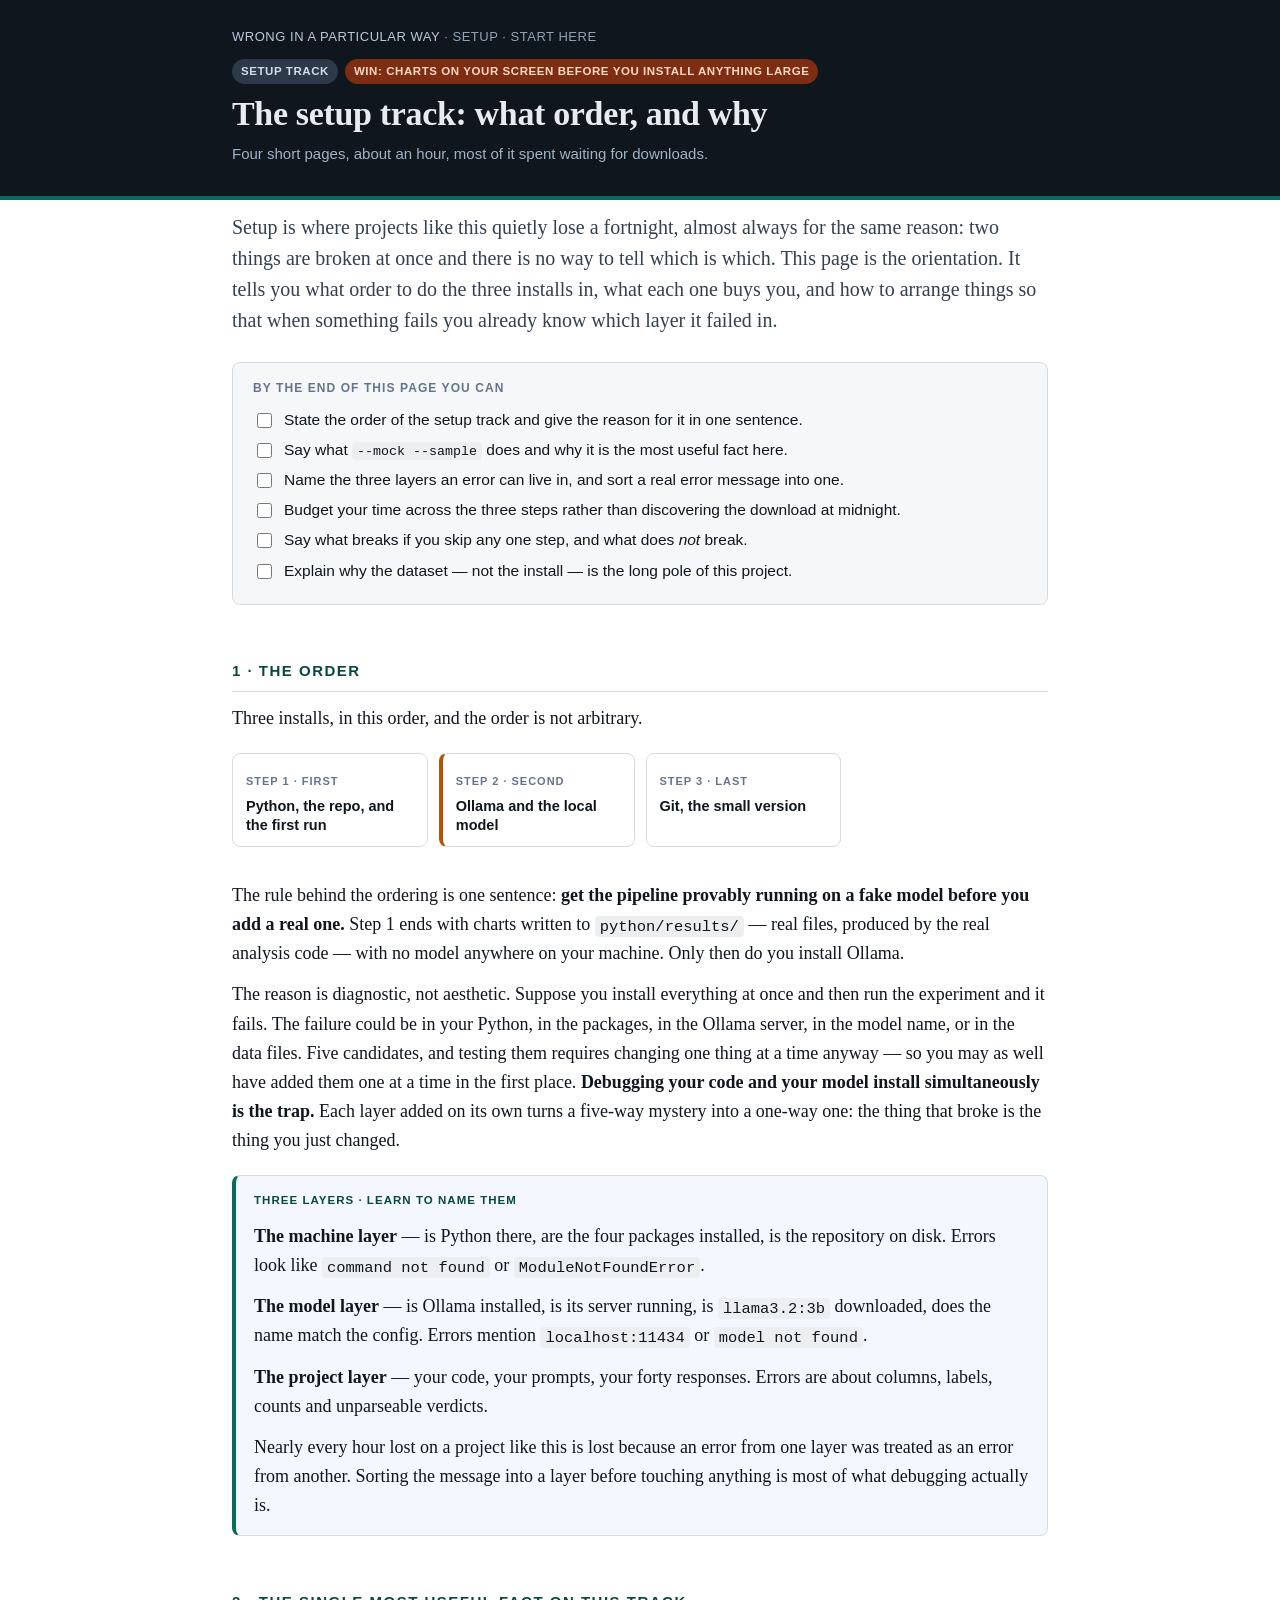
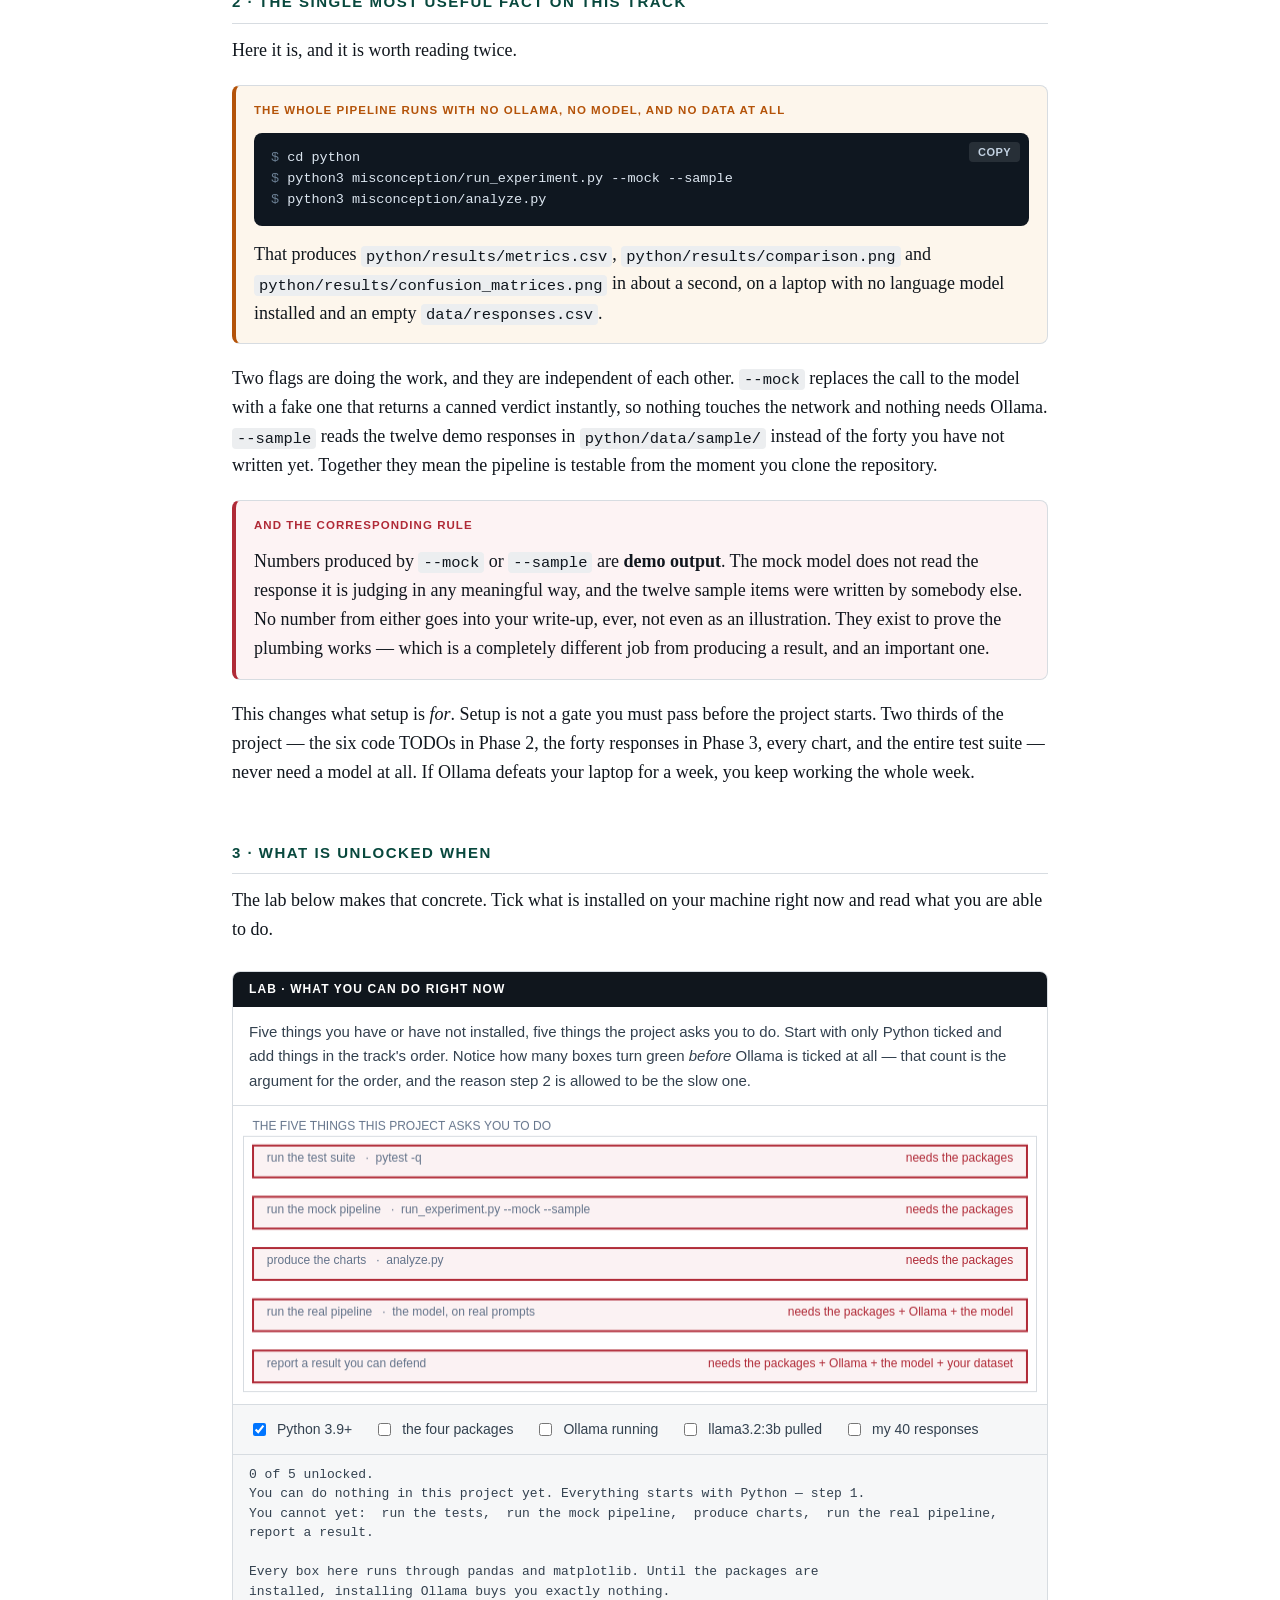
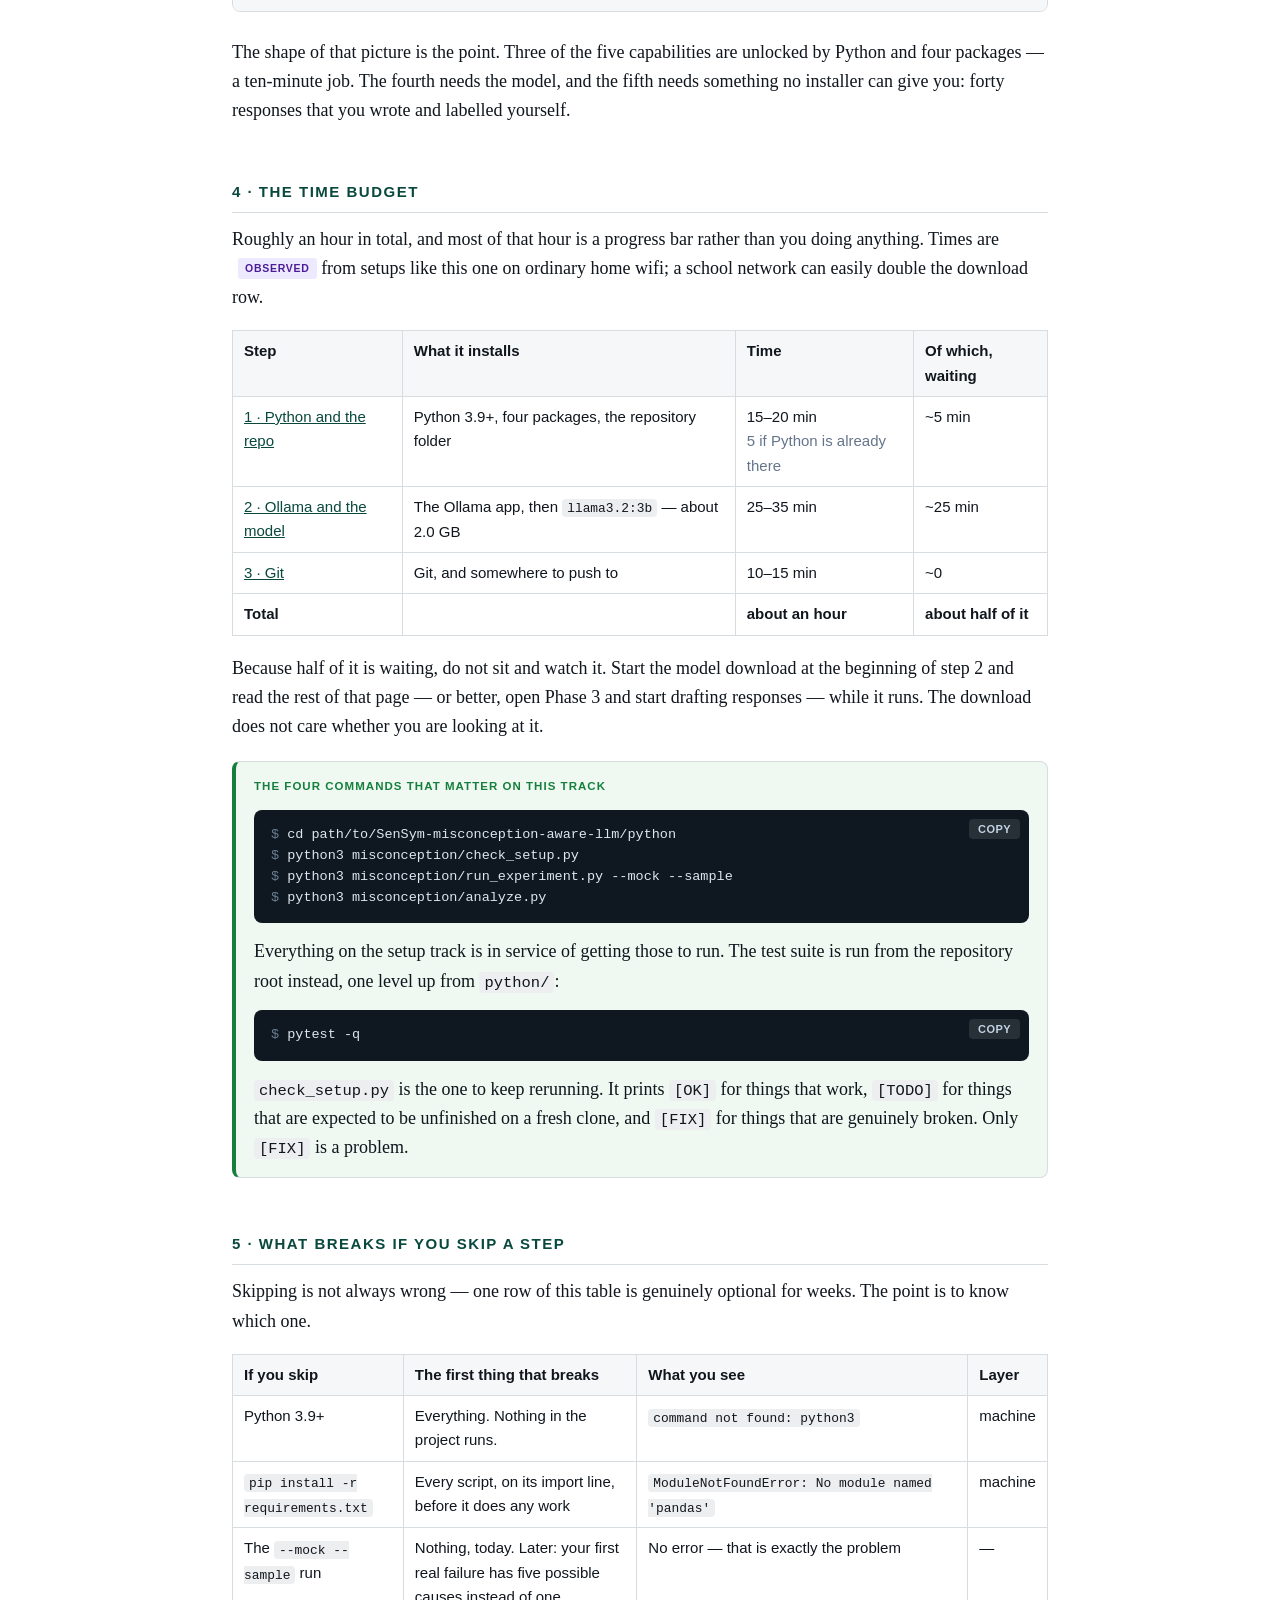
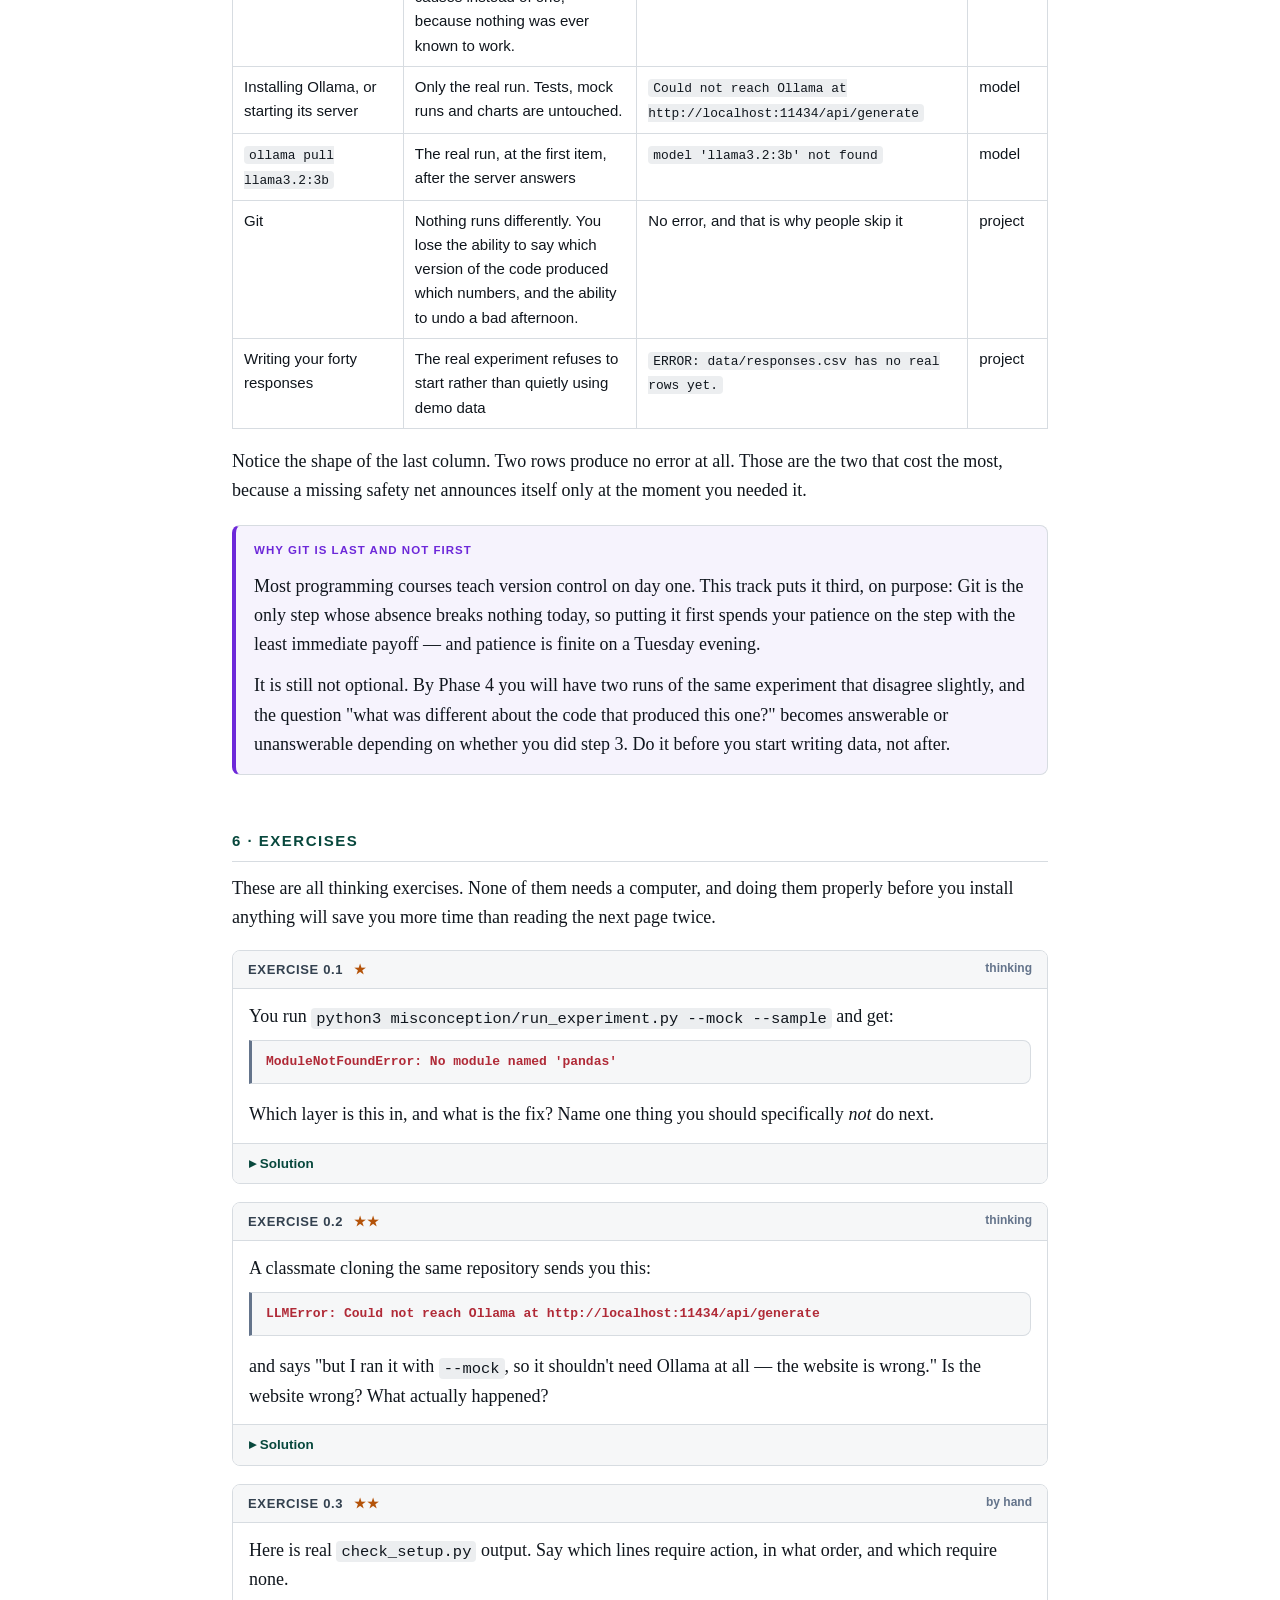
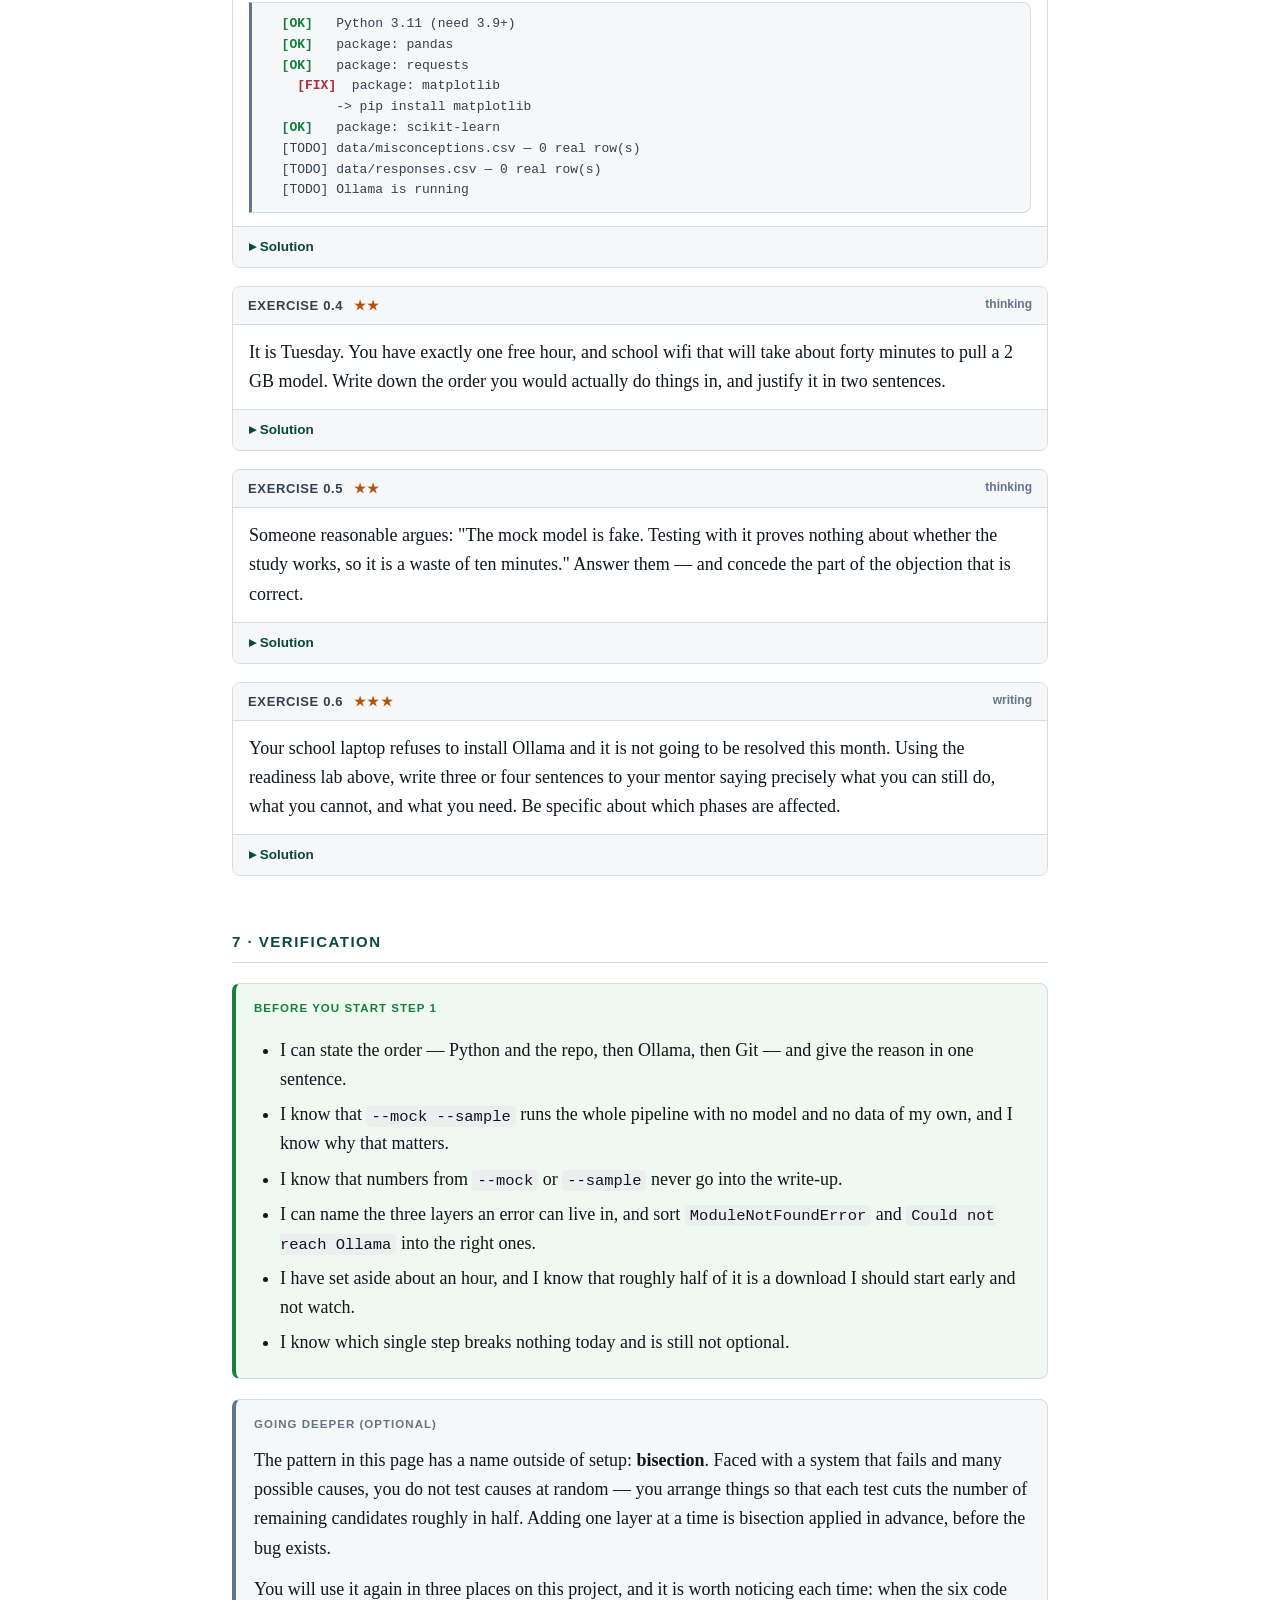
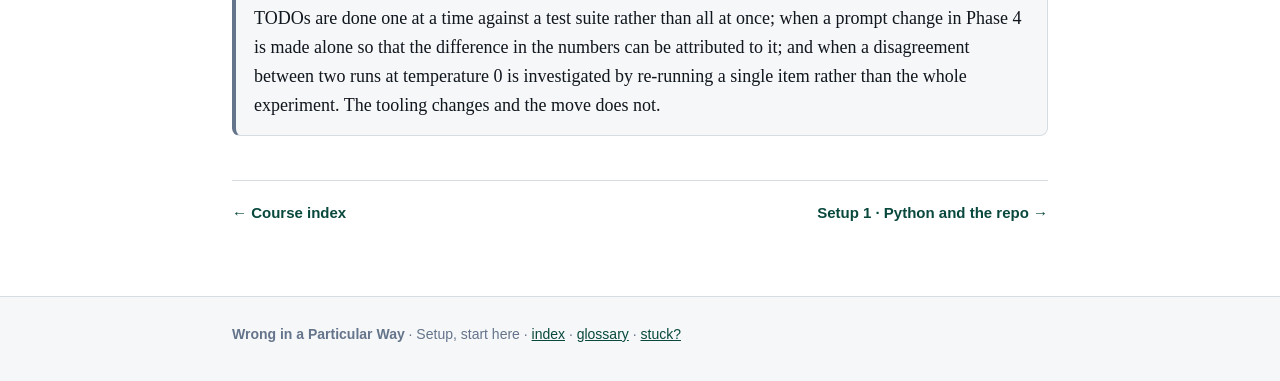
==== docs/setup/index.html @ 7abd2c0d "Wrong in a Particular Way: site, pipeline, plan Fourteen-page GitHub Pages site in the SenSym house " ====
<!DOCTYPE html>
<html lang="en">
<head>
<meta charset="utf-8">
<meta name="viewport" content="width=device-width, initial-scale=1">
<title>Setup · The setup track — Wrong in a Particular Way</title>
<link rel="stylesheet" href="../assets/vendor/katex/katex.min.css">
<link rel="stylesheet" href="../assets/css/style.css">
<script src="../assets/vendor/katex/katex.min.js"></script>
<script src="../assets/vendor/katex/auto-render.min.js"></script>
<script src="../assets/js/detect.js"></script>
</head>
<body>

<header class="site">
  <div class="wrap">
    <div class="crumbs"><a href="../index.html">Wrong in a Particular Way</a> · Setup · Start here</div>
    <div class="badges"><span class="badge">Setup track</span><span class="badge win">Win: charts on your screen before you install anything large</span></div>
    <h1 class="chapter-title">The setup track: what order, and why</h1>
    <p class="chapter-sub">Four short pages, about an hour, most of it spent waiting for downloads.</p>
  </div>
</header>

<main class="wrap">

<p class="lede">Setup is where projects like this quietly lose a fortnight, almost always for the
same reason: two things are broken at once and there is no way to tell which is which. This
page is the orientation. It tells you what order to do the three installs in, what each one
buys you, and how to arrange things so that when something fails you already know which layer
it failed in.</p>

<div class="objectives">
  <h3>By the end of this page you can</h3>
  <ul>
    <li>State the order of the setup track and give the reason for it in one sentence.</li>
    <li>Say what <code>--mock --sample</code> does and why it is the most useful fact here.</li>
    <li>Name the three layers an error can live in, and sort a real error message into one.</li>
    <li>Budget your time across the three steps rather than discovering the download at midnight.</li>
    <li>Say what breaks if you skip any one step, and what does <em>not</em> break.</li>
    <li>Explain why the dataset — not the install — is the long pole of this project.</li>
  </ul>
</div>

<h2>1 · The order</h2>

<p>Three installs, in this order, and the order is not arbitrary.</p>

<div class="sem-grid">
  <a class="week-card" href="python.html"><span class="wk">Step 1 · first</span><div class="tt">Python, the repo, and the first run</div></a>
  <a class="week-card milestone" href="ollama.html"><span class="wk">Step 2 · second</span><div class="tt">Ollama and the local model</div></a>
  <a class="week-card" href="git.html"><span class="wk">Step 3 · last</span><div class="tt">Git, the small version</div></a>
</div>

<p>The rule behind the ordering is one sentence: <strong>get the pipeline provably running on a
fake model before you add a real one.</strong> Step 1 ends with charts written to
<code>python/results/</code> — real files, produced by the real analysis code — with no model
anywhere on your machine. Only then do you install Ollama.</p>

<p>The reason is diagnostic, not aesthetic. Suppose you install everything at once and then run
the experiment and it fails. The failure could be in your Python, in the packages, in the
Ollama server, in the model name, or in the data files. Five candidates, and testing them
requires changing one thing at a time anyway — so you may as well have added them one at a
time in the first place. <strong>Debugging your code and your model install simultaneously is
the trap.</strong> Each layer added on its own turns a five-way mystery into a one-way one: the
thing that broke is the thing you just changed.</p>

<div class="box definition">
  <span class="lbl">Three layers · learn to name them</span>
  <p><strong>The machine layer</strong> — is Python there, are the four packages installed, is
  the repository on disk. Errors look like <code>command not found</code> or
  <code>ModuleNotFoundError</code>.</p>
  <p><strong>The model layer</strong> — is Ollama installed, is its server running, is
  <code>llama3.2:3b</code> downloaded, does the name match the config. Errors mention
  <code>localhost:11434</code> or <code>model not found</code>.</p>
  <p><strong>The project layer</strong> — your code, your prompts, your forty responses. Errors
  are about columns, labels, counts and unparseable verdicts.</p>
  <p>Nearly every hour lost on a project like this is lost because an error from one layer was
  treated as an error from another. Sorting the message into a layer before touching anything is
  most of what debugging actually is.</p>
</div>

<h2>2 · The single most useful fact on this track</h2>

<p>Here it is, and it is worth reading twice.</p>

<div class="box win">
  <span class="lbl">The whole pipeline runs with no Ollama, no model, and no data at all</span>
  <div class="cmd"><pre><span class="p">$ </span>cd python
<span class="p">$ </span>python3 misconception/run_experiment.py --mock --sample
<span class="p">$ </span>python3 misconception/analyze.py</pre></div>
  <p>That produces <code>python/results/metrics.csv</code>,
  <code>python/results/comparison.png</code> and
  <code>python/results/confusion_matrices.png</code> in about a second, on a laptop with no
  language model installed and an empty <code>data/responses.csv</code>.</p>
</div>

<p>Two flags are doing the work, and they are independent of each other. <code>--mock</code>
replaces the call to the model with a fake one that returns a canned verdict instantly, so
nothing touches the network and nothing needs Ollama. <code>--sample</code> reads the twelve
demo responses in <code>python/data/sample/</code> instead of the forty you have not written
yet. Together they mean the pipeline is testable from the moment you clone the repository.</p>

<div class="box warning">
  <span class="lbl">And the corresponding rule</span>
  <p>Numbers produced by <code>--mock</code> or <code>--sample</code> are <strong>demo
  output</strong>. The mock model does not read the response it is judging in any meaningful
  way, and the twelve sample items were written by somebody else. No number from either goes
  into your write-up, ever, not even as an illustration. They exist to prove the plumbing
  works — which is a completely different job from producing a result, and an important one.</p>
</div>

<p>This changes what setup is <em>for</em>. Setup is not a gate you must pass before the project
starts. Two thirds of the project — the six code TODOs in Phase 2, the forty responses in
Phase 3, every chart, and the entire test suite — never need a model at all. If Ollama defeats
your laptop for a week, you keep working the whole week.</p>

<h2>3 · What is unlocked when</h2>

<p>The lab below makes that concrete. Tick what is installed on your machine right now and read
what you are able to do.</p>

<div class="lab">
  <div class="lab-title">Lab · what you can do right now</div>
  <p class="lab-desc">Five things you have or have not installed, five things the project asks
  you to do. Start with only Python ticked and add things in the track's order. Notice how many
  boxes turn green <em>before</em> Ollama is ticked at all — that count is the argument for the
  order, and the reason step 2 is allowed to be the slow one.</p>
  <canvas id="ready" height="300"></canvas>
  <div class="controls" id="readyctl"></div>
  <div class="readout" id="readyout"></div>
</div>

<script>
G.lab(function () {
  var st = G.controls('readyctl', [
    { k: 'py',   type: 'check', label: 'Python 3.9+',            value: true  },
    { k: 'pkg',  type: 'check', label: 'the four packages',      value: false },
    { k: 'oll',  type: 'check', label: 'Ollama running',         value: false },
    { k: 'mod',  type: 'check', label: 'llama3.2:3b pulled',     value: false },
    { k: 'data', type: 'check', label: 'my 40 responses',        value: false }
  ], draw);

  /* Each capability lists exactly what it depends on. These are read off the
     code, not invented: analyze.py imports pandas and matplotlib and nothing
     else external; run_experiment.py --mock never constructs an HTTP request. */
  var CAPS = [
    { t: 'run the test suite   ·  pytest -q',
      s: 'run the tests',           need: ['py', 'pkg'] },
    { t: 'run the mock pipeline   ·  run_experiment.py --mock --sample',
      s: 'run the mock pipeline',   need: ['py', 'pkg'] },
    { t: 'produce the charts   ·  analyze.py',
      s: 'produce charts',          need: ['py', 'pkg'] },
    { t: 'run the real pipeline   ·  the model, on real prompts',
      s: 'run the real pipeline',   need: ['py', 'pkg', 'oll', 'mod'] },
    { t: 'report a result you can defend',
      s: 'report a result',         need: ['py', 'pkg', 'oll', 'mod', 'data'] }
  ];
  var NAME = { py: 'Python', pkg: 'the packages', oll: 'Ollama',
               mod: 'the model', data: 'your dataset' };

  function draw() {
    var cv = G.canvas('ready'); if (!cv) return;
    var fr = G.frame(cv.ctx, cv.w, cv.h, {
      xmin: 0, xmax: 1, ymin: 0, ymax: 5,
      margin: { left: 10, right: 10, top: 30, bottom: 12 }
    });
    fr.axes({ xticks: 0, yticks: 0, grid: false });
    fr.text(0.012, 5.07, 'THE FIVE THINGS THIS PROJECT ASKS YOU TO DO',
            { color: G.COL.muted });

    var can = [], cannot = [];
    CAPS.forEach(function (c, i) {
      var missing = c.need.filter(function (k) { return !st[k]; });
      var ok = missing.length === 0;
      (ok ? can : cannot).push(c.s);
      var col = ok ? G.COL.green : G.COL.rose;
      var top = 5 - i;
      fr.rect(0.012, top - 0.82, 0.988, top - 0.18,
              { fill: col, alpha: ok ? 0.14 : 0.06, stroke: col, width: 2 });
      fr.text(0.03, top - 0.56, c.t, { color: ok ? G.COL.ink : G.COL.muted });
      fr.text(0.97, top - 0.56,
              ok ? 'UNLOCKED' : 'needs ' + missing.map(function (k) { return NAME[k]; }).join(' + '),
              { color: col, align: 'right' });
    });

    var lines = [];
    lines.push(can.length + ' of 5 unlocked.');
    lines.push(can.length
      ? 'You can right now:  ' + can.join(',  ') + '.'
      : 'You can do nothing in this project yet. Everything starts with Python — step 1.');
    lines.push(cannot.length
      ? 'You cannot yet:  ' + cannot.join(',  ') + '.'
      : 'Nothing is blocked. Setup is finished and the rest is research.');

    if (!st.py) {
      lines.push('\nPython is the floor. No box on this list turns green without it, which is\nwhy it is step 1 and why step 1 has no alternatives.');
    } else if (!st.pkg) {
      lines.push('\nEvery box here runs through pandas and matplotlib. Until the packages are\ninstalled, installing Ollama buys you exactly nothing.');
    } else if (!(st.oll && st.mod)) {
      lines.push('\nLook at what just happened: three of the five are green and there is no\nlanguage model on this machine. That is the entire argument for the order —\nthe pipeline is proven before the slow, breakable install is attempted.');
    } else if (!st.data) {
      lines.push('\nThe install is finished and the pipeline is proven. The only thing between\nyou and a reportable result is the forty responses — Phase 3, the long pole\nof this project, and the part no download can do for you.');
    }
    G.say('readyout', lines.join('\n'));
  }
  draw();
});
</script>

<p>The shape of that picture is the point. Three of the five capabilities are unlocked by
Python and four packages — a ten-minute job. The fourth needs the model, and the fifth needs
something no installer can give you: forty responses that you wrote and labelled yourself.</p>

<h2>4 · The time budget</h2>

<p>Roughly an hour in total, and most of that hour is a progress bar rather than you doing
anything. Times are <span class="status observed">observed</span> from setups like this one on
ordinary home wifi; a school network can easily double the download row.</p>

<table>
  <thead><tr><th>Step</th><th>What it installs</th><th>Time</th><th>Of which, waiting</th></tr></thead>
  <tbody>
  <tr><td><a href="python.html">1 · Python and the repo</a></td><td>Python 3.9+, four packages, the repository folder</td><td>15–20 min<br><span class="muted">5 if Python is already there</span></td><td>~5 min</td></tr>
  <tr><td><a href="ollama.html">2 · Ollama and the model</a></td><td>The Ollama app, then <code>llama3.2:3b</code> — about 2.0 GB</td><td>25–35 min</td><td>~25 min</td></tr>
  <tr><td><a href="git.html">3 · Git</a></td><td>Git, and somewhere to push to</td><td>10–15 min</td><td>~0</td></tr>
  <tr><td><strong>Total</strong></td><td></td><td><strong>about an hour</strong></td><td><strong>about half of it</strong></td></tr>
  </tbody>
</table>

<p>Because half of it is waiting, do not sit and watch it. Start the model download at the
beginning of step 2 and read the rest of that page — or better, open Phase 3 and start drafting
responses — while it runs. The download does not care whether you are looking at it.</p>

<div class="box python">
  <span class="lbl">The four commands that matter on this track</span>
  <div class="cmd"><pre><span class="p">$ </span>cd path/to/SenSym-misconception-aware-llm/python
<span class="p">$ </span>python3 misconception/check_setup.py
<span class="p">$ </span>python3 misconception/run_experiment.py --mock --sample
<span class="p">$ </span>python3 misconception/analyze.py</pre></div>
  <p>Everything on the setup track is in service of getting those to run. The test suite is run
  from the repository root instead, one level up from <code>python/</code>:</p>
  <div class="cmd"><pre><span class="p">$ </span>pytest -q</pre></div>
  <p style="margin-bottom:0"><code>check_setup.py</code> is the one to keep rerunning. It prints
  <code>[OK]</code> for things that work, <code>[TODO]</code> for things that are expected to be
  unfinished on a fresh clone, and <code>[FIX]</code> for things that are genuinely broken. Only
  <code>[FIX]</code> is a problem.</p>
</div>

<h2>5 · What breaks if you skip a step</h2>

<p>Skipping is not always wrong — one row of this table is genuinely optional for weeks. The
point is to know which one.</p>

<table>
  <thead><tr><th>If you skip</th><th>The first thing that breaks</th><th>What you see</th><th>Layer</th></tr></thead>
  <tbody>
  <tr>
    <td>Python 3.9+</td>
    <td>Everything. Nothing in the project runs.</td>
    <td><code>command not found: python3</code></td>
    <td>machine</td>
  </tr>
  <tr>
    <td><code>pip install -r requirements.txt</code></td>
    <td>Every script, on its import line, before it does any work</td>
    <td><code>ModuleNotFoundError: No module named 'pandas'</code></td>
    <td>machine</td>
  </tr>
  <tr>
    <td>The <code>--mock --sample</code> run</td>
    <td>Nothing, today. Later: your first real failure has five possible causes instead of one, because nothing was ever known to work.</td>
    <td>No error — that is exactly the problem</td>
    <td>—</td>
  </tr>
  <tr>
    <td>Installing Ollama, or starting its server</td>
    <td>Only the real run. Tests, mock runs and charts are untouched.</td>
    <td><code>Could not reach Ollama at http://localhost:11434/api/generate</code></td>
    <td>model</td>
  </tr>
  <tr>
    <td><code>ollama pull llama3.2:3b</code></td>
    <td>The real run, at the first item, after the server answers</td>
    <td><code>model 'llama3.2:3b' not found</code></td>
    <td>model</td>
  </tr>
  <tr>
    <td>Git</td>
    <td>Nothing runs differently. You lose the ability to say which version of the code produced which numbers, and the ability to undo a bad afternoon.</td>
    <td>No error, and that is why people skip it</td>
    <td>project</td>
  </tr>
  <tr>
    <td>Writing your forty responses</td>
    <td>The real experiment refuses to start rather than quietly using demo data</td>
    <td><code>ERROR: data/responses.csv has no real rows yet.</code></td>
    <td>project</td>
  </tr>
  </tbody>
</table>

<p>Notice the shape of the last column. Two rows produce no error at all. Those are the two that
cost the most, because a missing safety net announces itself only at the moment you needed
it.</p>

<div class="box example">
  <span class="lbl">Why Git is last and not first</span>
  <p>Most programming courses teach version control on day one. This track puts it third, on
  purpose: Git is the only step whose absence breaks nothing today, so putting it first spends
  your patience on the step with the least immediate payoff — and patience is finite on a
  Tuesday evening.</p>
  <p>It is still not optional. By Phase 4 you will have two runs of the same experiment that
  disagree slightly, and the question "what was different about the code that produced this
  one?" becomes answerable or unanswerable depending on whether you did step 3. Do it before
  you start writing data, not after.</p>
</div>

<h2>6 · Exercises</h2>

<p>These are all thinking exercises. None of them needs a computer, and doing them properly
before you install anything will save you more time than reading the next page twice.</p>

<div class="exercise">
  <div class="ex-head">Exercise 0.1 <span class="stars">★</span><span class="tag">thinking</span></div>
  <div class="ex-body">
    <p>You run <code>python3 misconception/run_experiment.py --mock --sample</code> and get:</p>
    <div class="out"><i>ModuleNotFoundError: No module named 'pandas'</i></div>
    <p>Which layer is this in, and what is the fix? Name one thing you should specifically
    <em>not</em> do next.</p>
  </div>
  <details><summary>Solution</summary><div class="solution">
    <p><strong>Machine layer.</strong> The message is from Python's import machinery: it looked
    for a package called <code>pandas</code> and there was no such thing installed. It has
    nothing to do with the model, the data or your code — the script never got as far as running
    a single line of its own logic.</p>
    <p><strong>The fix</strong> is <code>pip install -r requirements.txt</code> from the
    repository root, which installs pandas, requests, matplotlib and scikit-learn. Then rerun
    <code>python3 misconception/check_setup.py</code> and confirm all four package lines say
    <code>[OK]</code>.</p>
    <p><strong>What not to do:</strong> do not go and install Ollama. This is the classic wrong
    move — the run failed, Ollama is the scary uninstalled thing, so it must be Ollama's fault.
    It is not, and you can prove it without leaving your chair: the flag you passed was
    <code>--mock</code>, and mock mode never contacts a model. Sorting the error into a layer
    first is what stops you from spending an evening on the wrong install.</p>
  </div></details>
</div>

<div class="exercise">
  <div class="ex-head">Exercise 0.2 <span class="stars">★★</span><span class="tag">thinking</span></div>
  <div class="ex-body">
    <p>A classmate cloning the same repository sends you this:</p>
    <div class="out"><i>LLMError: Could not reach Ollama at http://localhost:11434/api/generate</i></div>
    <p>and says "but I ran it with <code>--mock</code>, so it shouldn't need Ollama at all — the
    website is wrong." Is the website wrong? What actually happened?</p>
  </div>
  <details><summary>Solution</summary><div class="solution">
    <p>The website is not wrong, and this is a nice piece of reasoning because the conclusion is
    forced rather than guessed.</p>
    <p>In mock mode the code calls <code>ask_llm_mock()</code>, which returns a canned reply and
    never builds an HTTP request. The connection error is raised inside <code>ask_llm()</code>,
    which is a different function. So the appearance of this error is <em>proof</em> that the
    real path ran — that is, the run was not in mock mode, whatever the person believed.</p>
    <p>Two likely causes, both worth checking before anything else: the flag was mistyped
    (<code>-mock</code> with one dash, or <code>--Mock</code>), or the flag was attached to the
    wrong command — <code>analyze.py</code> does not take <code>--mock</code>, and neither does
    <code>check_setup.py</code>. Have them paste the exact command line rather than describing
    it.</p>
    <p>The general habit: <strong>an error message tells you which code path executed.</strong>
    When the message contradicts what you think you ran, believe the message. This one costs
    thirty seconds if you reason about it and an hour if you start installing things.</p>
  </div></details>
</div>

<div class="exercise">
  <div class="ex-head">Exercise 0.3 <span class="stars">★★</span><span class="tag">by hand</span></div>
  <div class="ex-body">
    <p>Here is real <code>check_setup.py</code> output. Say which lines require action, in what
    order, and which require none.</p>
    <div class="out">  <b>[OK]</b>   Python 3.11 (need 3.9+)
  <b>[OK]</b>   package: pandas
  <b>[OK]</b>   package: requests
    <i>[FIX]</i>  package: matplotlib
         -&gt; pip install matplotlib
  <b>[OK]</b>   package: scikit-learn
  [TODO] data/misconceptions.csv — 0 real row(s)
  [TODO] data/responses.csv — 0 real row(s)
  [TODO] Ollama is running</div>
  </div>
  <details><summary>Solution</summary><div class="solution">
    <p><strong>One line requires action: the <code>[FIX]</code>.</strong> Run
    <code>pip install matplotlib</code> — or better,
    <code>pip install -r requirements.txt</code>, which is the same install plus insurance
    against a second package having gone missing the same way.</p>
    <p><strong>The three <code>[TODO]</code> lines require nothing.</strong> They are exactly
    what a correct fresh clone looks like. The two data files still hold their template
    placeholder rows because you have not reached Phase 3, and Ollama is not installed because
    you have not reached step 2. The script separates <code>[TODO]</code> from <code>[FIX]</code>
    precisely so that a first run does not look like a disaster.</p>
    <p><strong>Order matters slightly:</strong> fix matplotlib first, because
    <code>analyze.py</code> imports it and cannot draw the charts without it — so the missing
    package blocks the mock run that would otherwise be your next move. Then rerun
    <code>check_setup.py</code>, confirm the line has flipped to <code>[OK]</code>, and go
    straight to <code>--mock --sample</code>.</p>
    <p>Reading this output correctly is a small skill with a large payoff: the distinction
    between "broken" and "not yet reached" is the same distinction the whole setup order is
    built on.</p>
  </div></details>
</div>

<div class="exercise">
  <div class="ex-head">Exercise 0.4 <span class="stars">★★</span><span class="tag">thinking</span></div>
  <div class="ex-body">
    <p>It is Tuesday. You have exactly one free hour, and school wifi that will take about forty
    minutes to pull a 2 GB model. Write down the order you would actually do things in, and
    justify it in two sentences.</p>
  </div>
  <details><summary>Solution</summary><div class="solution">
    <p>A defensible plan:</p>
    <ol>
      <li><strong>Minutes 0–15.</strong> Step 1 completely: Python, the repository,
      <code>pip install -r requirements.txt</code>, <code>check_setup.py</code>. This is the
      step everything else depends on and it does not involve a big download.</li>
      <li><strong>Minute 15.</strong> Install Ollama and start <code>ollama pull
      llama3.2:3b</code> — then leave it running and stop watching it.</li>
      <li><strong>Minutes 15–25, while it downloads.</strong> Run
      <code>run_experiment.py --mock --sample</code> and <code>analyze.py</code>, open the two
      PNGs in <code>python/results/</code>, and run <code>pytest -q</code>. The download is using
      the network; these use the processor. They do not compete.</li>
      <li><strong>Minutes 25–55.</strong> Step 3, Git — also small — and then open Phase 3 and
      start drafting responses.</li>
      <li><strong>Whenever the pull finishes.</strong> Rerun <code>check_setup.py</code> and
      check the two Ollama lines.</li>
    </ol>
    <p><strong>The justification:</strong> the download is the only step whose duration you
    cannot influence, so it should be started as early as possible and overlapped with
    everything that does not depend on it; and because the mock pipeline needs nothing from the
    model, there is a genuine half hour of useful work available while the bar fills.</p>
    <p>If instead you had done the three steps strictly in series with nothing overlapped, the
    same hour would have ended with a working install and no idea whether the pipeline runs.</p>
  </div></details>
</div>

<div class="exercise">
  <div class="ex-head">Exercise 0.5 <span class="stars">★★</span><span class="tag">thinking</span></div>
  <div class="ex-body">
    <p>Someone reasonable argues: "The mock model is fake. Testing with it proves nothing about
    whether the study works, so it is a waste of ten minutes." Answer them — and concede the
    part of the objection that is correct.</p>
  </div>
  <details><summary>Solution</summary><div class="solution">
    <p><strong>Concede this much:</strong> they are right that mock output carries no scientific
    information. The mock model does not read the response in any meaningful sense, so the
    confusion matrix it produces is arithmetic on noise. Any conclusion drawn from those numbers
    would be worthless, which is why the rule is that they never appear in the write-up.</p>
    <p><strong>But the mock run is not testing the study. It is testing everything around
    the study.</strong> Passing it establishes that Python runs, the packages import, the CSV
    files parse, the prompt builder produces a string, the verdict parser turns a reply into
    <code>M</code> or <code>C</code>, the results directory is writable, the metric code runs,
    and matplotlib can save a PNG. That is a long list of things that can be broken, and every
    one of them would otherwise be discovered later, mixed in with a model that might also be
    broken.</p>
    <p><strong>The measurable payoff</strong> is in how many candidate causes a future failure
    has. After a successful mock run, a failure in the real run has essentially one plausible
    cause — the model layer, the only thing that changed. Without it, the same failure has five.
    Ten minutes now to divide your future debugging time by five is an excellent trade.</p>
    <p>This is the same logic as the test suite, and the same logic as changing one prompt at a
    time in Phase 4. It is the habit the whole project is built on.</p>
  </div></details>
</div>

<div class="exercise">
  <div class="ex-head">Exercise 0.6 <span class="stars">★★★</span><span class="tag">writing</span></div>
  <div class="ex-body">
    <p>Your school laptop refuses to install Ollama and it is not going to be resolved this
    month. Using the readiness lab above, write three or four sentences to your mentor saying
    precisely what you can still do, what you cannot, and what you need. Be specific about which
    phases are affected.</p>
  </div>
  <details><summary>Solution</summary><div class="solution">
    <p>A good message is short, states the blocked capability rather than the feeling, and
    arrives with a proposal. Something like:</p>
    <blockquote>Ollama will not install on the school laptop — the installer is blocked. Python,
    the packages and the repository are all fine: <code>check_setup.py</code> is green except
    the two Ollama lines, and <code>--mock --sample</code> produces the charts in
    <code>python/results/</code>. So Phase 2 and Phase 3 are unaffected and I am carrying on with
    the forty responses. The only thing blocked is the one real run in Phase 4, which needs one
    afternoon on a machine that will take the install — can I use a home computer for that, or
    should we do it together on a call?</blockquote>
    <p><strong>Why this version works.</strong> It names the layer (model, not machine or
    project), gives the evidence that the other two layers are healthy, scopes the damage to
    exactly one phase, and asks a question with two concrete answers rather than an open plea
    for help. A mentor can reply to it in one line.</p>
    <p>Compare with "setup isn't working, I'm stuck" — which is the same situation, but costs a
    week because it takes three emails to establish what the lab above shows at a glance: four of
    the five capabilities were never in danger.</p>
  </div></details>
</div>

<h2>7 · Verification</h2>

<div class="box verify">
  <span class="lbl">Before you start step 1</span>
  <ul>
    <li>I can state the order — Python and the repo, then Ollama, then Git — and give the reason
    in one sentence.</li>
    <li>I know that <code>--mock --sample</code> runs the whole pipeline with no model and no
    data of my own, and I know why that matters.</li>
    <li>I know that numbers from <code>--mock</code> or <code>--sample</code> never go into the
    write-up.</li>
    <li>I can name the three layers an error can live in, and sort
    <code>ModuleNotFoundError</code> and <code>Could not reach Ollama</code> into the right
    ones.</li>
    <li>I have set aside about an hour, and I know that roughly half of it is a download I should
    start early and not watch.</li>
    <li>I know which single step breaks nothing today and is still not optional.</li>
  </ul>
</div>

<div class="box aside">
  <span class="lbl">Going deeper (optional)</span>
  <p>The pattern in this page has a name outside of setup: <strong>bisection</strong>. Faced with
  a system that fails and many possible causes, you do not test causes at random — you arrange
  things so that each test cuts the number of remaining candidates roughly in half. Adding one
  layer at a time is bisection applied in advance, before the bug exists.</p>
  <p>You will use it again in three places on this project, and it is worth noticing each time:
  when the six code TODOs are done one at a time against a test suite rather than all at once;
  when a prompt change in Phase 4 is made alone so that the difference in the numbers can be
  attributed to it; and when a disagreement between two runs at temperature 0 is investigated by
  re-running a single item rather than the whole experiment. The tooling changes and the move
  does not.</p>
</div>

<div class="pager"><a href="../index.html">← Course index</a><a href="python.html">Setup 1 · Python and the repo →</a></div>

</main>

<footer class="site">
  <div class="wrap">
    <strong>Wrong in a Particular Way</strong> · Setup, start here ·
    <a href="../index.html">index</a> ·
    <a href="../extras/glossary.html">glossary</a> ·
    <a href="../extras/unstuck.html">stuck?</a>
  </div>
</footer>

</body>
</html>
---- docs/assets/css/style.css ----
/* Wrong in a Particular Way — project stylesheet
   The SenSym mentored-research house style: near-monochrome, one accent.
   Shared component vocabulary with the other project sites, so a page
   authored for one renders in another unchanged. Only the accent hue and
   the project-specific block at the end of this file differ. */

:root {
  --ink:      #10161d;
  --ink-2:    #33414f;
  --muted:    #64748b;
  --paper:    #ffffff;
  --wash:     #f6f7f8;
  --wash-2:   #eceef0;
  --line:     #d7dce1;
  --accent:   #0b6b5b;
  --accent-d: #08483d;
  --amber:    #b45309;
  --amber-bg: #fdf6ec;
  --green:    #15803d;
  --green-bg: #f0f8f2;
  --rose:     #b02a37;
  --rose-bg:  #fdf3f4;
  --violet:   #6d28d9;
  --teal:     #0f766e;
  --violet-bg:#f6f3fd;
  --mono: ui-monospace, SFMono-Regular, "SF Mono", Menlo, Consolas, monospace;
  --serif: "Iowan Old Style", "Palatino Linotype", Palatino, Georgia, serif;
  --sans: -apple-system, BlinkMacSystemFont, "Segoe UI", Roboto, Helvetica, Arial, sans-serif;
  --radius: 8px;
}

* { box-sizing: border-box; }

html { scroll-behavior: smooth; }

body {
  margin: 0;
  background: var(--paper);
  color: var(--ink);
  font-family: var(--serif);
  font-size: 18px;
  line-height: 1.62;
  -webkit-font-smoothing: antialiased;
}

.wrap { max-width: 860px; margin: 0 auto; padding: 0 22px; }
.wrap.wide { max-width: 1080px; }

/* ---------- header / footer ---------- */

header.site {
  background: var(--ink);
  color: #e8ecf1;
  padding: 26px 0 30px;
  border-bottom: 4px solid var(--accent);
}
header.site a { color: #b9c8da; }
header.site a:hover { color: #fff; }

.crumbs {
  font-family: var(--sans);
  font-size: 13px;
  letter-spacing: 0.04em;
  text-transform: uppercase;
  color: #8fa3b8;
  margin-bottom: 12px;
}
.crumbs a { text-decoration: none; }

.chapter-title {
  font-size: 34px;
  line-height: 1.18;
  margin: 6px 0 8px;
  font-weight: 600;
  letter-spacing: -0.01em;
}
.chapter-sub {
  font-family: var(--sans);
  font-size: 15px;
  color: #9fb2c6;
  margin: 0;
}

.badges { margin: 0 0 10px; display: flex; flex-wrap: wrap; gap: 7px; }
.badge {
  display: inline-block;
  font-family: var(--sans);
  font-size: 11.5px;
  font-weight: 600;
  letter-spacing: 0.05em;
  text-transform: uppercase;
  padding: 3px 9px;
  border-radius: 999px;
  background: #2b3949;
  color: #cfdcea;
}
.badge.milestone { background: #7a5a12; color: #ffe9b8; }
.badge.buffer    { background: #14532d; color: #c8f0d6; }
.badge.win       { background: #7c2d12; color: #ffd9c2; }
.badge.gate      { background: #4c1d95; color: #e2d6ff; }

footer.site {
  margin-top: 70px;
  background: var(--wash);
  border-top: 1px solid var(--line);
  padding: 26px 0 40px;
  font-family: var(--sans);
  font-size: 14px;
  color: var(--muted);
}
footer.site a { color: var(--accent-d); }

.pager {
  display: flex; justify-content: space-between; gap: 14px;
  margin: 44px 0 0; padding-top: 20px; border-top: 1px solid var(--line);
  font-family: var(--sans); font-size: 15px;
}
.pager a { text-decoration: none; color: var(--accent-d); font-weight: 600; }
.pager a:hover { text-decoration: underline; }

/* ---------- typography ---------- */

main h2 {
  font-family: var(--sans);
  font-size: 15px;
  font-weight: 700;
  letter-spacing: 0.1em;
  text-transform: uppercase;
  color: var(--accent-d);
  margin: 54px 0 4px;
  padding-bottom: 8px;
  border-bottom: 1px solid var(--line);
}
main h3 {
  font-size: 21px; font-weight: 600; margin: 32px 0 6px; letter-spacing: -0.005em;
}
main h4 {
  font-family: var(--sans); font-size: 15px; font-weight: 700;
  margin: 22px 0 4px; color: var(--ink-2);
}
p { margin: 12px 0; }
a { color: var(--accent-d); }
strong { font-weight: 600; }
ul, ol { padding-left: 26px; }
li { margin: 6px 0; }
hr { border: 0; border-top: 1px solid var(--line); margin: 38px 0; }
.muted { color: var(--muted); font-size: 15px; font-family: var(--sans); }
.lede { font-size: 20px; line-height: 1.55; color: var(--ink-2); }

code {
  font-family: var(--mono); font-size: 0.86em;
  background: var(--wash-2); padding: 1.5px 5px; border-radius: 4px;
}
pre {
  font-family: var(--mono); font-size: 13.5px; line-height: 1.55;
  background: #0f1720; color: #dce6f0;
  padding: 15px 17px; border-radius: var(--radius); overflow-x: auto;
  margin: 14px 0;
}
pre code { background: none; padding: 0; color: inherit; font-size: 13.5px; }

table {
  border-collapse: collapse; width: 100%; margin: 18px 0;
  font-family: var(--sans); font-size: 15px;
}
th, td { border: 1px solid var(--line); padding: 8px 11px; text-align: left; vertical-align: top; }
th { background: var(--wash); font-weight: 600; }

blockquote {
  margin: 18px 0; padding: 2px 0 2px 20px;
  border-left: 3px solid var(--line); color: var(--ink-2); font-style: italic;
}

/* ---------- boxes ---------- */

.box {
  border: 1px solid var(--line);
  border-left: 4px solid var(--muted);
  background: var(--wash);
  border-radius: var(--radius);
  padding: 15px 18px;
  margin: 20px 0;
}
.box > :first-child { margin-top: 0; }
.box > :last-child { margin-bottom: 0; }
.box .lbl {
  display: block; font-family: var(--sans); font-size: 11.5px; font-weight: 700;
  letter-spacing: 0.09em; text-transform: uppercase; margin-bottom: 6px;
}

.box.definition  { border-left-color: var(--accent); background: #f4f8fe; }
.box.definition .lbl { color: var(--accent-d); }
.box.theorem     { border-left-color: var(--ink); background: var(--wash); }
.box.theorem .lbl { color: var(--ink); }
.box.example     { border-left-color: var(--violet); background: var(--violet-bg); }
.box.example .lbl { color: var(--violet); }
.box.warning     { border-left-color: var(--rose); background: var(--rose-bg); }
.box.warning .lbl { color: var(--rose); }
.box.win         { border-left-color: var(--amber); background: var(--amber-bg); }
.box.win .lbl    { color: var(--amber); }
.box.python      { border-left-color: var(--green); background: var(--green-bg); }
.box.python .lbl { color: var(--green); }
.box.verify      { border-left-color: var(--green); background: var(--green-bg); }
.box.verify .lbl { color: var(--green); }
.box.aside       { border-left-color: var(--muted); }
.box.aside .lbl  { color: var(--muted); }

.qed { float: right; font-weight: 700; color: var(--ink-2); }

.status {
  display: inline-block; font-family: var(--sans); font-size: 10.5px; font-weight: 700;
  letter-spacing: 0.07em; text-transform: uppercase; padding: 2px 7px;
  border-radius: 3px; vertical-align: 2px; margin-left: 6px;
}
.status.proved     { background: #dcfce7; color: #14532d; }
.status.cited      { background: #dbeafe; color: #1e3a8a; }
.status.conjectured{ background: #fef3c7; color: #78350f; }
.status.observed   { background: #ede9fe; color: #4c1d95; }

/* ---------- objectives ---------- */

.objectives {
  background: var(--wash); border: 1px solid var(--line);
  border-radius: var(--radius); padding: 16px 20px; margin: 26px 0;
  font-family: var(--sans); font-size: 15.5px;
}
.objectives h3 {
  font-family: var(--sans); font-size: 12px; font-weight: 700; letter-spacing: 0.09em;
  text-transform: uppercase; color: var(--muted); margin: 0 0 8px;
}
.objectives ul { list-style: none; padding: 0; margin: 0; }
.objectives li { margin: 5px 0; display: flex; align-items: flex-start; gap: 9px; }
.objectives input[type=checkbox] { margin-top: 6px; flex: 0 0 auto; width: 15px; height: 15px; cursor: pointer; }
.objectives label { cursor: pointer; }
.objectives li.done label { color: var(--muted); text-decoration: line-through; }

/* ---------- interactive labs ---------- */

.lab {
  border: 1px solid var(--line); border-radius: var(--radius);
  background: var(--paper); margin: 26px 0; overflow: hidden;
}
.lab-title {
  font-family: var(--sans); font-size: 12px; font-weight: 700; letter-spacing: 0.09em;
  text-transform: uppercase; color: #fff; background: var(--ink);
  padding: 8px 16px;
}
.lab-desc { font-family: var(--sans); font-size: 15px; padding: 13px 16px 0; color: var(--ink-2); margin: 0; }
.lab canvas {
  display: block; width: 100%; margin: 12px 0 0;
  background: var(--paper); border-top: 1px solid var(--line);
  border-bottom: 1px solid var(--line);
}
.controls {
  display: flex; flex-wrap: wrap; gap: 16px 22px; align-items: center;
  padding: 13px 16px; font-family: var(--sans); font-size: 14px; background: var(--wash);
}
.controls .ctl { display: flex; align-items: center; gap: 8px; }
.controls label { color: var(--ink-2); white-space: nowrap; }
.controls input[type=range] { width: 150px; accent-color: var(--accent); }
.controls .val { font-family: var(--mono); font-size: 13px; min-width: 52px; color: var(--ink); }
.controls button {
  font-family: var(--sans); font-size: 13.5px; font-weight: 600;
  padding: 5px 13px; border: 1px solid var(--line); border-radius: 5px;
  background: var(--paper); color: var(--ink); cursor: pointer;
}
.controls button:hover { background: var(--wash-2); border-color: var(--muted); }
.controls select {
  font-family: var(--sans); font-size: 13.5px; padding: 4px 7px;
  border: 1px solid var(--line); border-radius: 5px; background: var(--paper);
}
.readout {
  font-family: var(--mono); font-size: 13px; color: var(--ink-2);
  padding: 10px 16px; background: var(--wash); border-top: 1px solid var(--line);
  white-space: pre-wrap; line-height: 1.5;
}

/* ---------- exercises ---------- */

.exercise {
  border: 1px solid var(--line); border-radius: var(--radius);
  margin: 18px 0; overflow: hidden;
}
.ex-head {
  font-family: var(--sans); font-size: 13px; font-weight: 700;
  letter-spacing: 0.05em; text-transform: uppercase;
  background: var(--wash); color: var(--ink-2);
  padding: 8px 15px; border-bottom: 1px solid var(--line);
}
.ex-head .stars { color: var(--amber); letter-spacing: 0.12em; margin-left: 6px; }
.ex-head .tag {
  float: right; text-transform: none; letter-spacing: 0; font-weight: 600;
  font-size: 12px; color: var(--muted);
}
.ex-body { padding: 13px 16px; }
.ex-body > :first-child { margin-top: 0; }
.ex-body > :last-child { margin-bottom: 0; }

.exercise details { border-top: 1px solid var(--line); }
.exercise summary {
  font-family: var(--sans); font-size: 13.5px; font-weight: 600;
  padding: 9px 16px; cursor: pointer; color: var(--accent-d);
  background: var(--wash); list-style: none; user-select: none;
}
.exercise summary::-webkit-details-marker { display: none; }
.exercise summary::before { content: "▸ "; }
.exercise details[open] summary::before { content: "▾ "; }
.exercise summary:hover { background: var(--wash-2); }
.solution { padding: 13px 16px; background: #fcfdfe; border-top: 1px solid var(--line); }
.solution > :first-child { margin-top: 0; }
.solution > :last-child { margin-bottom: 0; }

/* ---------- index dashboard ---------- */

.sem-grid {
  display: grid; grid-template-columns: repeat(auto-fill, minmax(158px, 1fr));
  gap: 11px; margin: 20px 0 34px;
}
.week-card {
  display: block; text-decoration: none; color: var(--ink);
  border: 1px solid var(--line); border-radius: var(--radius);
  padding: 11px 13px; background: var(--paper);
  font-family: var(--sans); transition: border-color .12s, transform .12s;
}
.week-card:hover { border-color: var(--accent); transform: translateY(-1px); }
.week-card .wk {
  font-size: 11px; font-weight: 700; letter-spacing: 0.09em;
  text-transform: uppercase; color: var(--muted);
}
.week-card .tt { font-size: 14.5px; font-weight: 600; line-height: 1.3; margin-top: 3px; }
.week-card.milestone { border-left: 4px solid var(--amber); }
.week-card.buffer    { border-left: 4px solid var(--green); }
.week-card.gate      { border-left: 4px solid var(--violet); }

.toolbar-links {
  display: flex; flex-wrap: wrap; gap: 9px; margin: 18px 0 6px;
  font-family: var(--sans); font-size: 14px;
}
.toolbar-links a {
  text-decoration: none; border: 1px solid var(--line); border-radius: 999px;
  padding: 5px 14px; color: var(--ink-2); background: var(--paper);
}
.toolbar-links a:hover { border-color: var(--accent); color: var(--accent-d); }

.tiles { display: grid; grid-template-columns: repeat(auto-fit, minmax(240px, 1fr)); gap: 14px; margin: 20px 0; }
.tile {
  border: 1px solid var(--line); border-radius: var(--radius); padding: 15px 17px;
  background: var(--wash); font-family: var(--sans); font-size: 15px;
}
.tile h4 { margin-top: 0; }

.katex { font-size: 1.03em; }
.katex-display { overflow-x: auto; overflow-y: hidden; padding: 3px 0; }

@media (max-width: 640px) {
  body { font-size: 17px; }
  .chapter-title { font-size: 27px; }
  .controls input[type=range] { width: 118px; }
  .wrap { padding: 0 16px; }
}

@media print {
  header.site, footer.site, .controls, .pager, .toolbar-links { display: none; }
  .exercise details { display: block; }
  .solution { display: block !important; }
}


/* =====================================================================
   PROJECT-SPECIFIC COMPONENTS
   Everything above this line is the shared house style. Everything below
   exists because this project has terminals, confusion matrices and two
   operating systems to support.
   ===================================================================== */

/* ---------- terminal command blocks ---------- */

.cmd { position: relative; margin: 14px 0; }
.cmd pre { margin: 0; padding-right: 68px; }
.cmd pre .p { color: #6b7f93; user-select: none; }   /* the shell prompt */
.cmd pre .c { color: #93b394; }                       /* a comment */
.copybtn {
  position: absolute; top: 9px; right: 9px;
  font-family: var(--sans); font-size: 11px; font-weight: 600;
  letter-spacing: 0.04em; text-transform: uppercase;
  background: rgba(255,255,255,0.10); color: #c3d2e2;
  border: 0; border-radius: 4px; padding: 4px 9px; cursor: pointer;
}
.copybtn:hover { background: rgba(255,255,255,0.20); color: #fff; }
.copybtn.done { background: var(--green); color: #fff; }

/* expected output of a command — deliberately NOT styled like input */
.out {
  font-family: var(--mono); font-size: 13px; line-height: 1.6;
  background: var(--wash); border: 1px solid var(--line);
  border-left: 3px solid var(--muted);
  border-radius: 0 var(--radius) var(--radius) 0;
  padding: 11px 14px; margin: -4px 0 16px; white-space: pre-wrap;
  color: var(--ink-2); overflow-x: auto;
}
.out b { color: var(--green); font-weight: 700; }
.out i { color: var(--rose); font-style: normal; font-weight: 700; }

/* ---------- OS switcher ---------- */

.os-bar {
  display: flex; align-items: center; gap: 13px; flex-wrap: wrap;
  font-family: var(--sans); font-size: 14px;
  background: var(--wash); border: 1px solid var(--line);
  border-radius: var(--radius); padding: 10px 14px; margin: 20px 0;
}
.os-bar .lbl2 { color: var(--muted); font-weight: 600; font-size: 13px; }
.os-bar .seg { display: inline-flex; background: var(--paper); border: 1px solid var(--line); border-radius: 6px; padding: 3px; }
.os-bar .seg button {
  font-family: var(--sans); font-size: 13.5px; font-weight: 600;
  padding: 5px 15px; border: 0; background: transparent;
  color: var(--muted); border-radius: 4px; cursor: pointer;
}
.os-bar .seg button[aria-pressed="true"] { background: var(--accent); color: #fff; }
.os-only { display: none; }
.os-only.on { display: block; }
span.os-only.on, code.os-only.on, em.os-only.on { display: inline; }

/* ---------- confusion matrix ---------- */

table.confusion { table-layout: fixed; margin: 4px 0 0; }
table.confusion th {
  font-family: var(--sans); font-size: 12px; font-weight: 700;
  letter-spacing: 0.06em; text-transform: uppercase; color: var(--muted);
  background: var(--wash); text-align: center;
}
table.confusion tbody th { text-align: right; width: 22%; }
td.cm { text-align: center; padding: 13px 8px; vertical-align: middle; }
td.cm .cmv { display: block; font-family: var(--mono); font-size: 27px; font-weight: 700; line-height: 1.1; }
td.cm .cmn { display: block; font-family: var(--sans); font-size: 11.5px; font-weight: 700; letter-spacing: 0.05em; text-transform: uppercase; margin-top: 3px; }
td.cm .cms { display: block; font-family: var(--sans); font-size: 12px; color: var(--muted); margin-top: 2px; }
td.cm.tp { background: var(--green-bg); }  td.cm.tp .cmv, td.cm.tp .cmn { color: var(--green); }
td.cm.tn { background: var(--green-bg); }  td.cm.tn .cmv, td.cm.tn .cmn { color: var(--green); }
td.cm.fp { background: var(--amber-bg); }  td.cm.fp .cmv, td.cm.fp .cmn { color: var(--amber); }
td.cm.fn { background: var(--rose-bg);  }  td.cm.fn .cmv, td.cm.fn .cmn { color: var(--rose); }

/* the metric strip that usually sits under a matrix */
.metrics-row {
  display: grid; grid-template-columns: repeat(auto-fit, minmax(112px, 1fr));
  gap: 10px; margin: 14px 0 0;
}
.metric {
  border: 1px solid var(--line); border-radius: var(--radius);
  background: var(--paper); padding: 10px 12px; font-family: var(--sans);
}
.metric .mk { font-size: 11px; font-weight: 700; letter-spacing: 0.07em; text-transform: uppercase; color: var(--muted); }
.metric .mv { font-family: var(--mono); font-size: 20px; font-weight: 700; margin-top: 2px; }
.metric.lead { border-left: 4px solid var(--accent); }
.metric.lead .mv { color: var(--accent-d); }
.metric .mci { font-family: var(--mono); font-size: 11.5px; color: var(--muted); margin-top: 1px; }

/* ---------- prompt A/B comparison ---------- */

.ab { display: grid; grid-template-columns: 1fr 1fr; gap: 13px; margin: 20px 0; }
.ab > div { border: 1px solid var(--line); border-radius: var(--radius); overflow: hidden; }
.ab .ab-h {
  font-family: var(--sans); font-size: 12px; font-weight: 700;
  letter-spacing: 0.07em; text-transform: uppercase;
  padding: 7px 13px; border-bottom: 1px solid var(--line);
}
.ab .a .ab-h { background: var(--wash-2); color: var(--ink-2); }
.ab .b .ab-h { background: #e6f2ef; color: var(--accent-d); }
.ab pre { margin: 0; border-radius: 0; font-size: 12.5px; }
.ab .same { color: #8aa0b5; }
.ab .diff { background: rgba(11,107,91,0.28); color: #d8f0e8; border-radius: 2px; }
@media (max-width: 720px) { .ab { grid-template-columns: 1fr; } }

/* ---------- labelling lab ---------- */

.card-lab { font-family: var(--sans); padding: 15px 16px; }
.card-lab .resp {
  font-family: var(--serif); font-size: 17px; line-height: 1.5;
  background: var(--wash); border: 1px solid var(--line);
  border-left: 4px solid var(--accent); border-radius: var(--radius);
  padding: 14px 16px; margin: 0 0 13px;
}
.card-lab .rid { font-family: var(--mono); font-size: 11.5px; color: var(--muted); display: block; margin-bottom: 6px; }
.card-lab .choices { display: flex; gap: 10px; flex-wrap: wrap; }
.card-lab .choices button {
  font-family: var(--sans); font-size: 14.5px; font-weight: 600;
  padding: 9px 18px; border: 1px solid var(--line); border-radius: 6px;
  background: var(--paper); cursor: pointer; color: var(--ink);
}
.card-lab .choices button:hover { border-color: var(--accent); color: var(--accent-d); }
.card-lab .verdict { margin-top: 12px; font-size: 14.5px; min-height: 22px; }
.card-lab .verdict.right { color: var(--green); font-weight: 600; }
.card-lab .verdict.wrong { color: var(--rose); font-weight: 600; }

/* ---------- setup checklist with a progress bar ---------- */

.tracker { display: flex; align-items: center; gap: 11px; font-family: var(--sans); font-size: 13.5px; color: var(--muted); margin: 8px 0 0; }
.tracker .bar { flex: 1; max-width: 220px; height: 6px; border-radius: 99px; background: var(--wash-2); overflow: hidden; }
.tracker .bar i { display: block; height: 100%; width: 0; background: var(--green); transition: width .25s ease; }
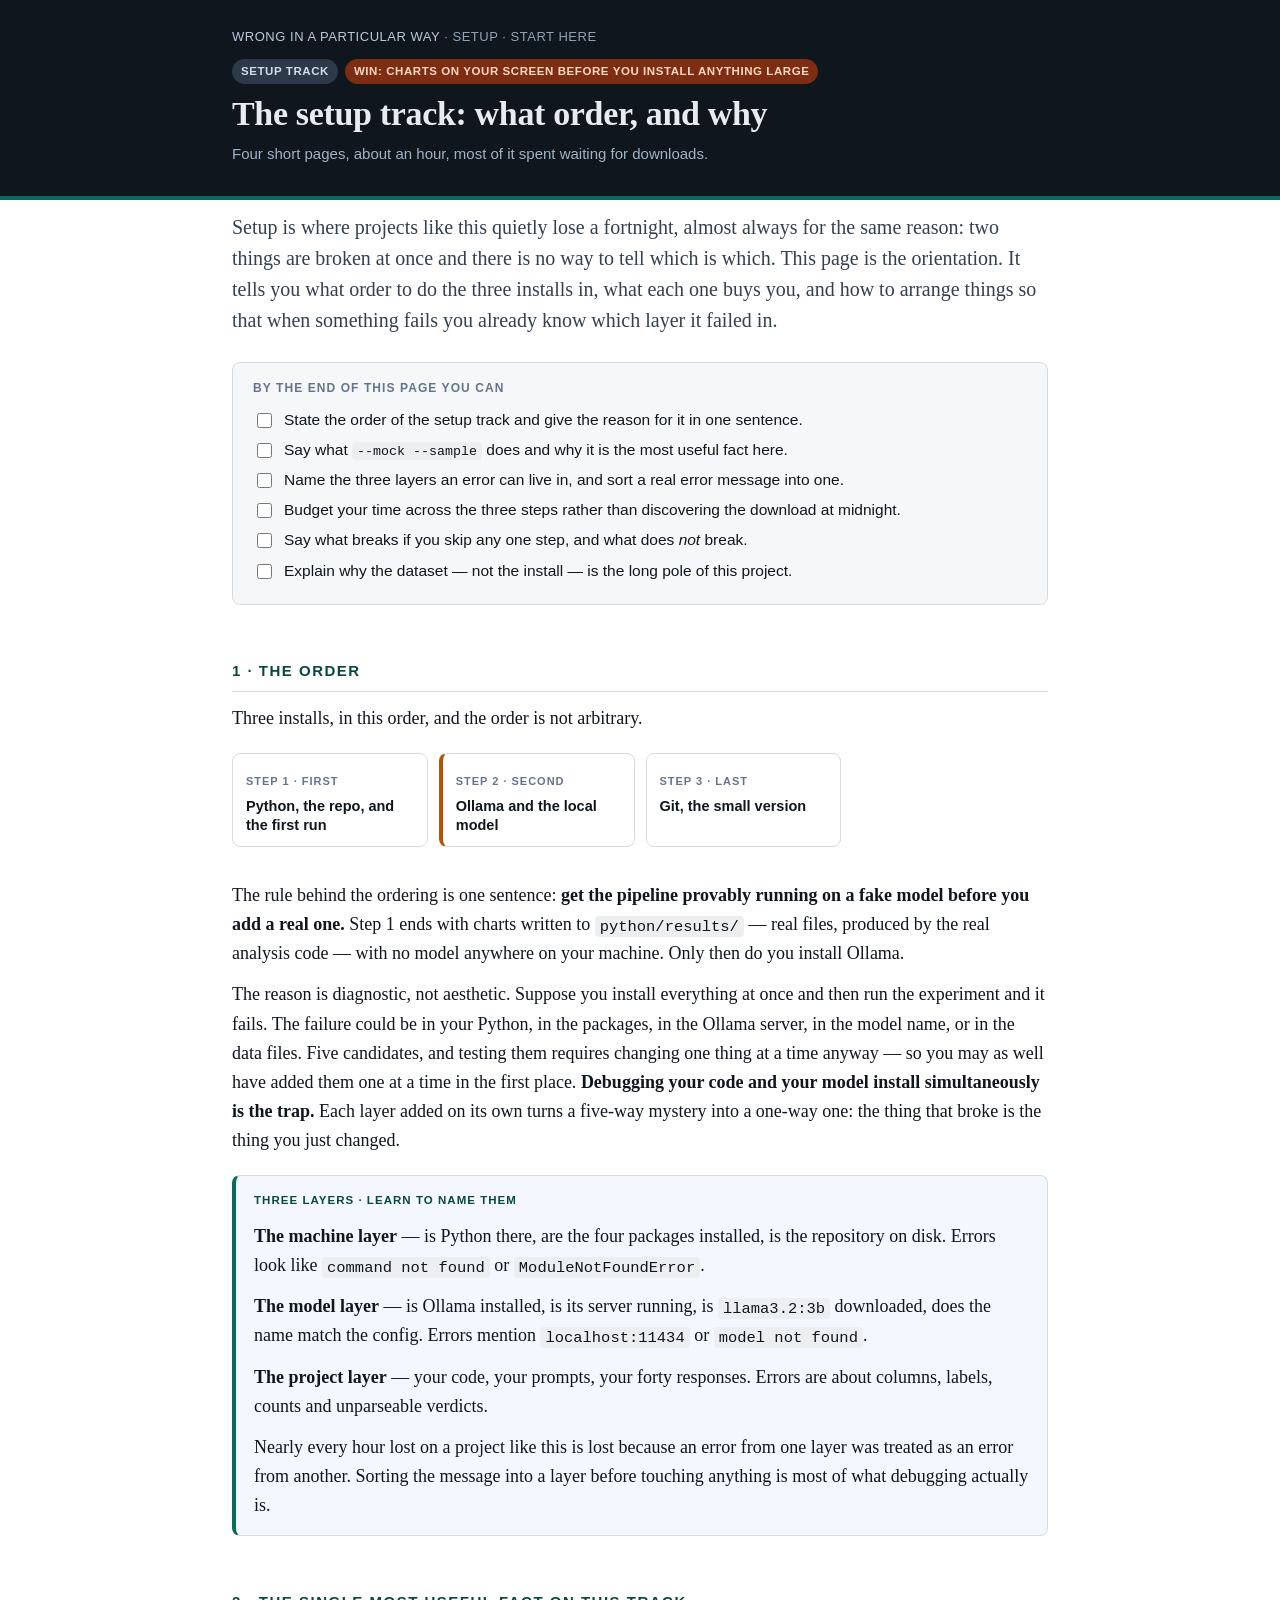
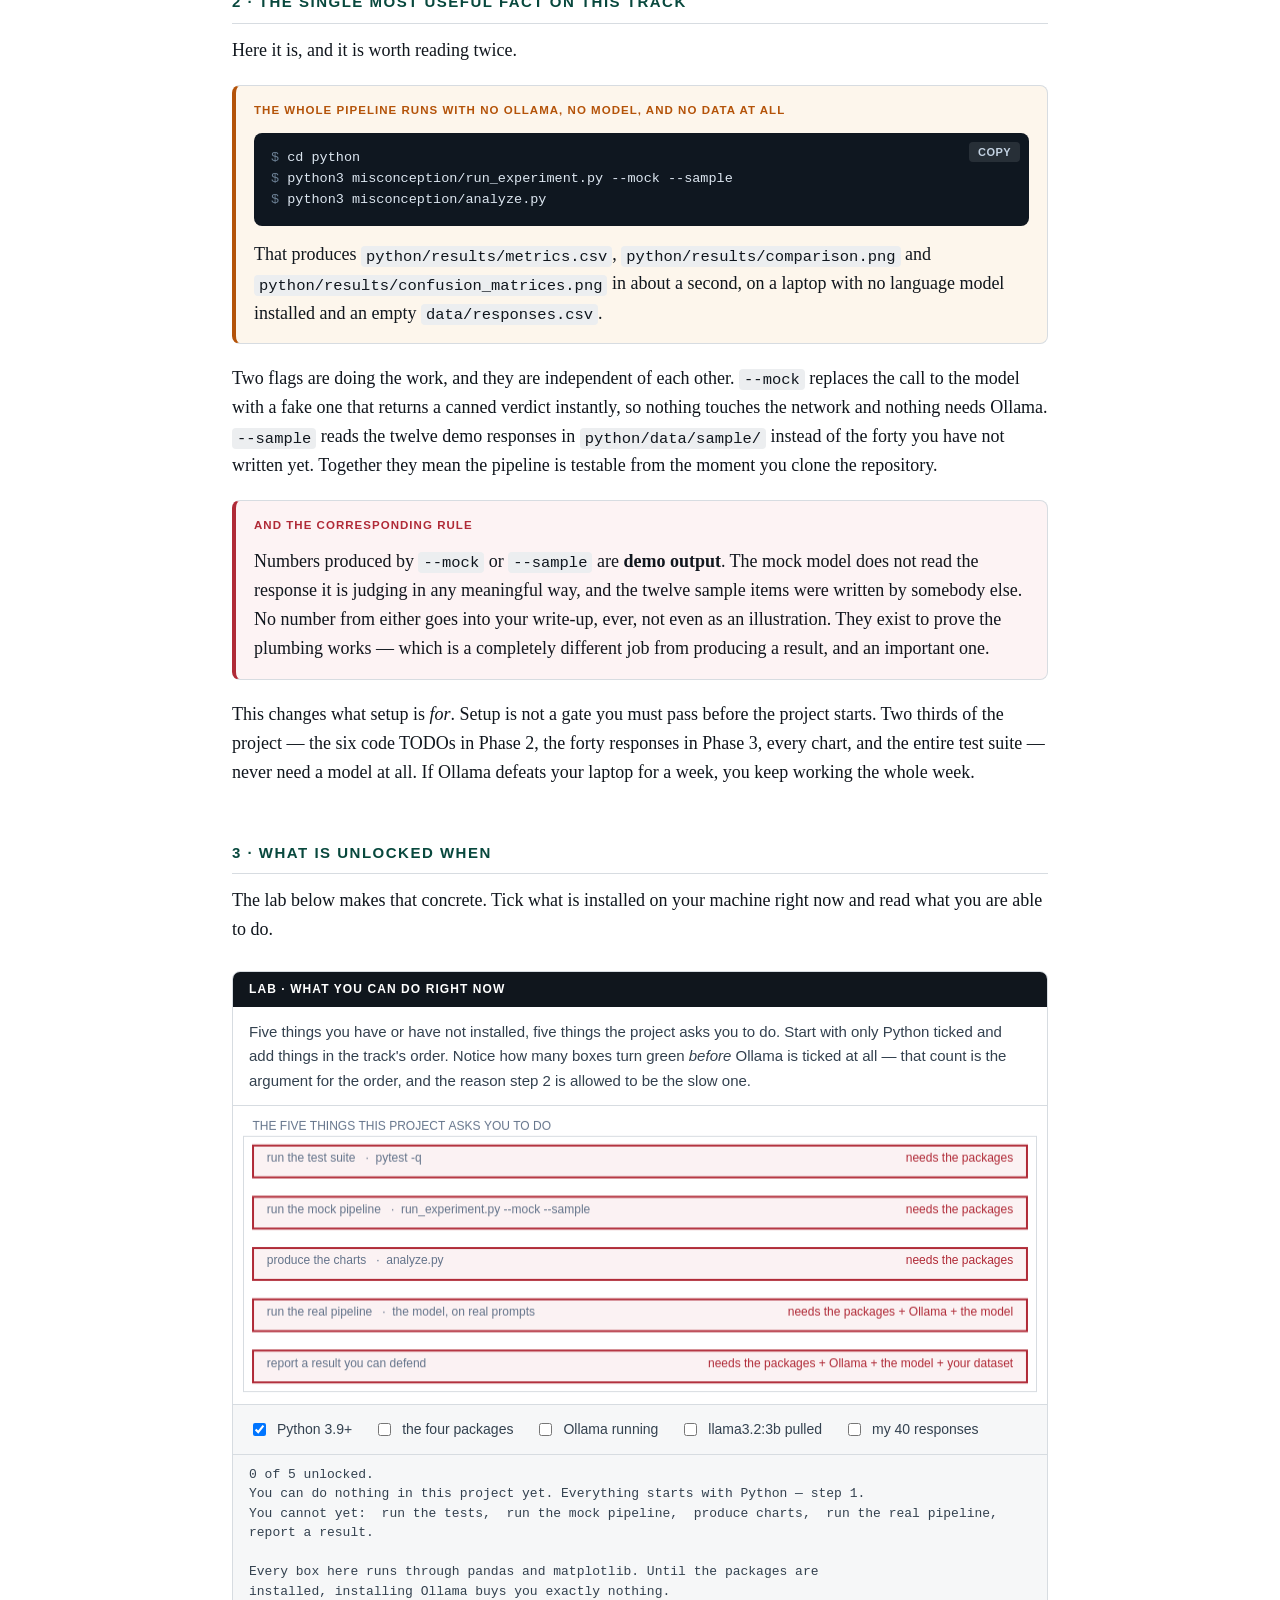
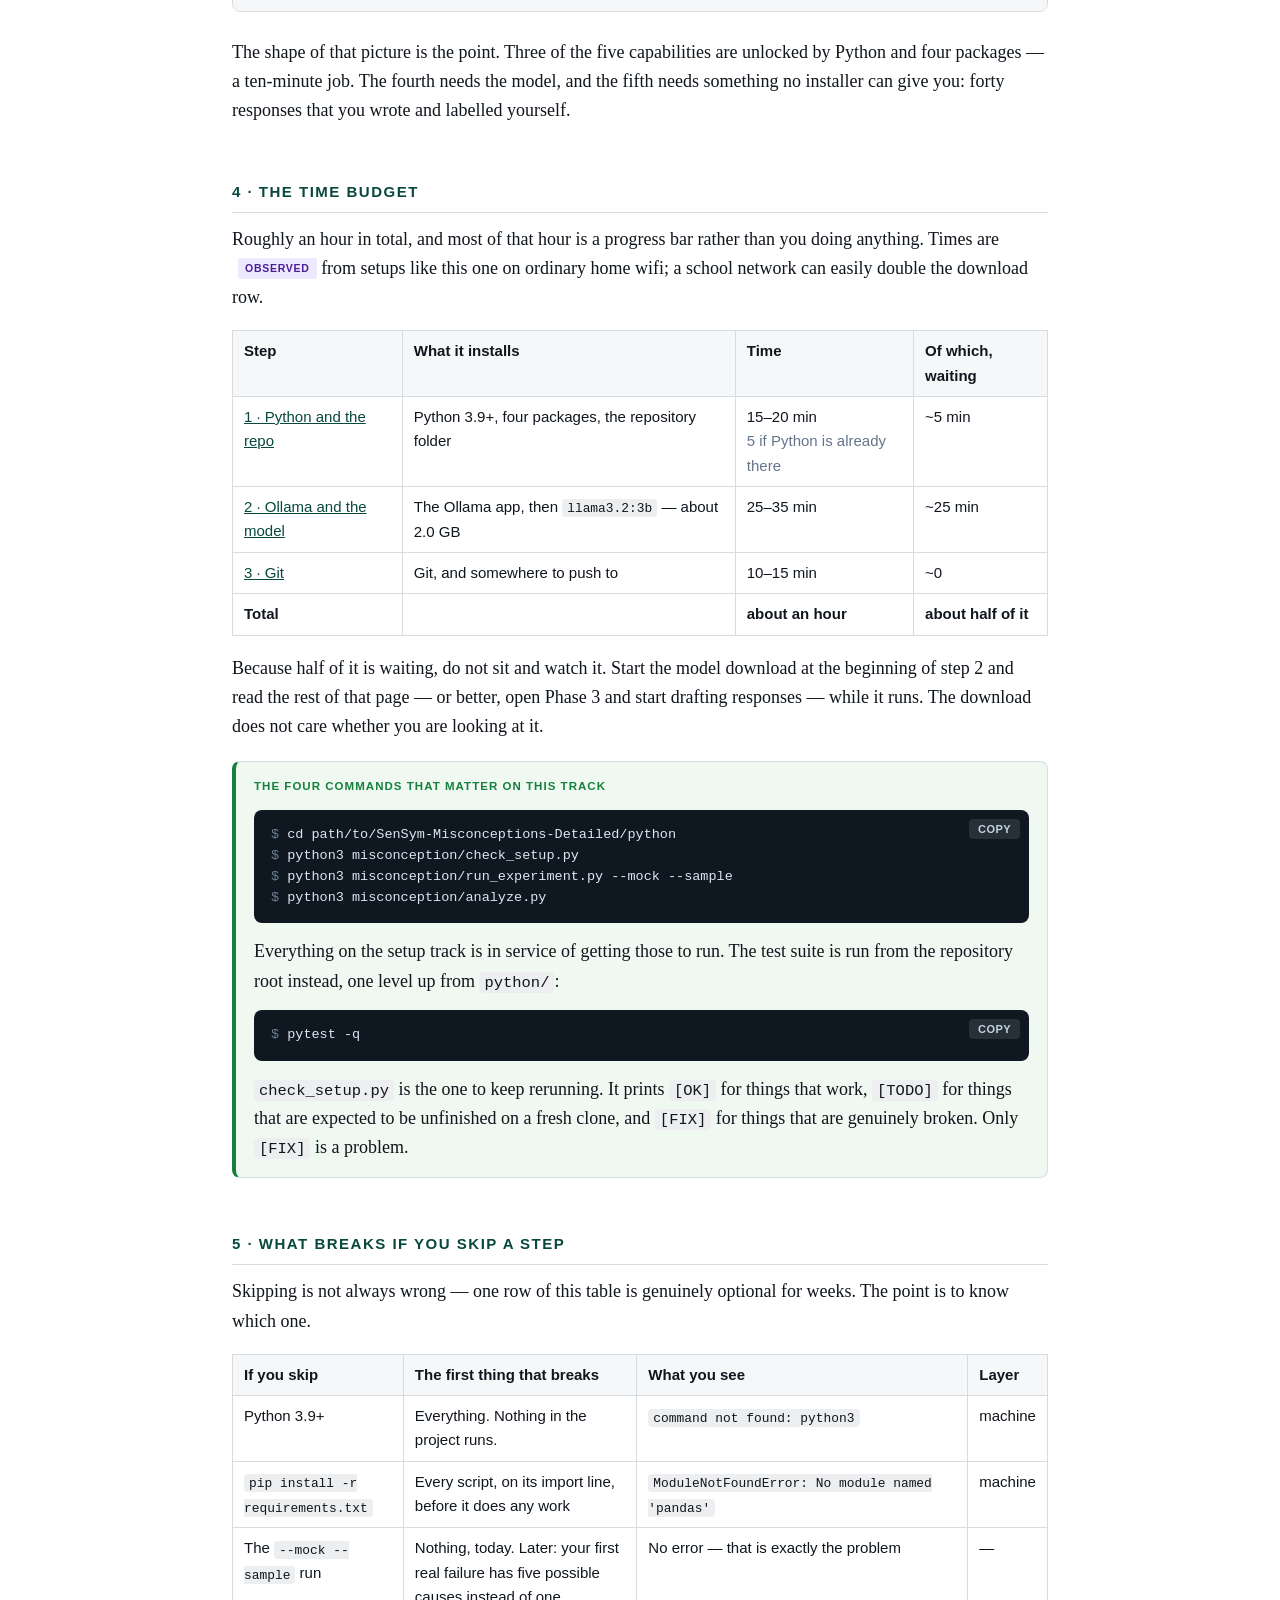
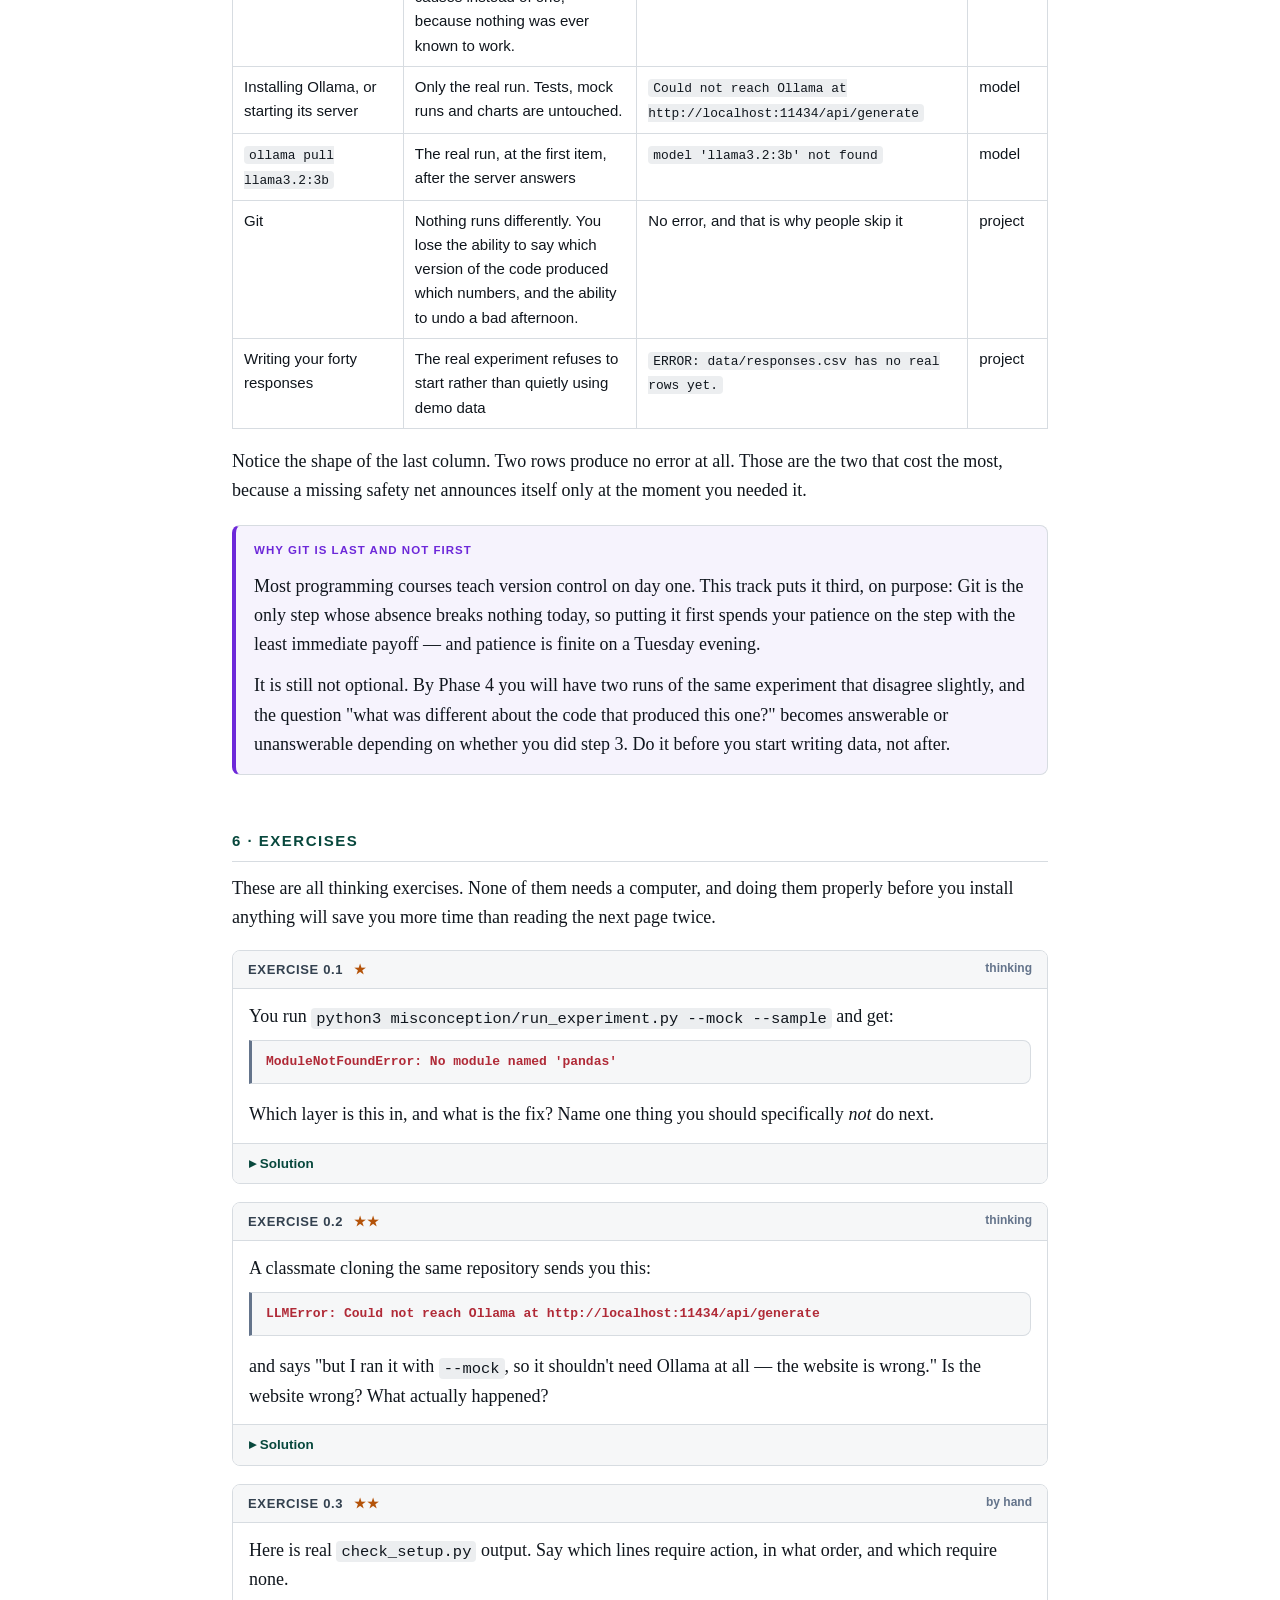
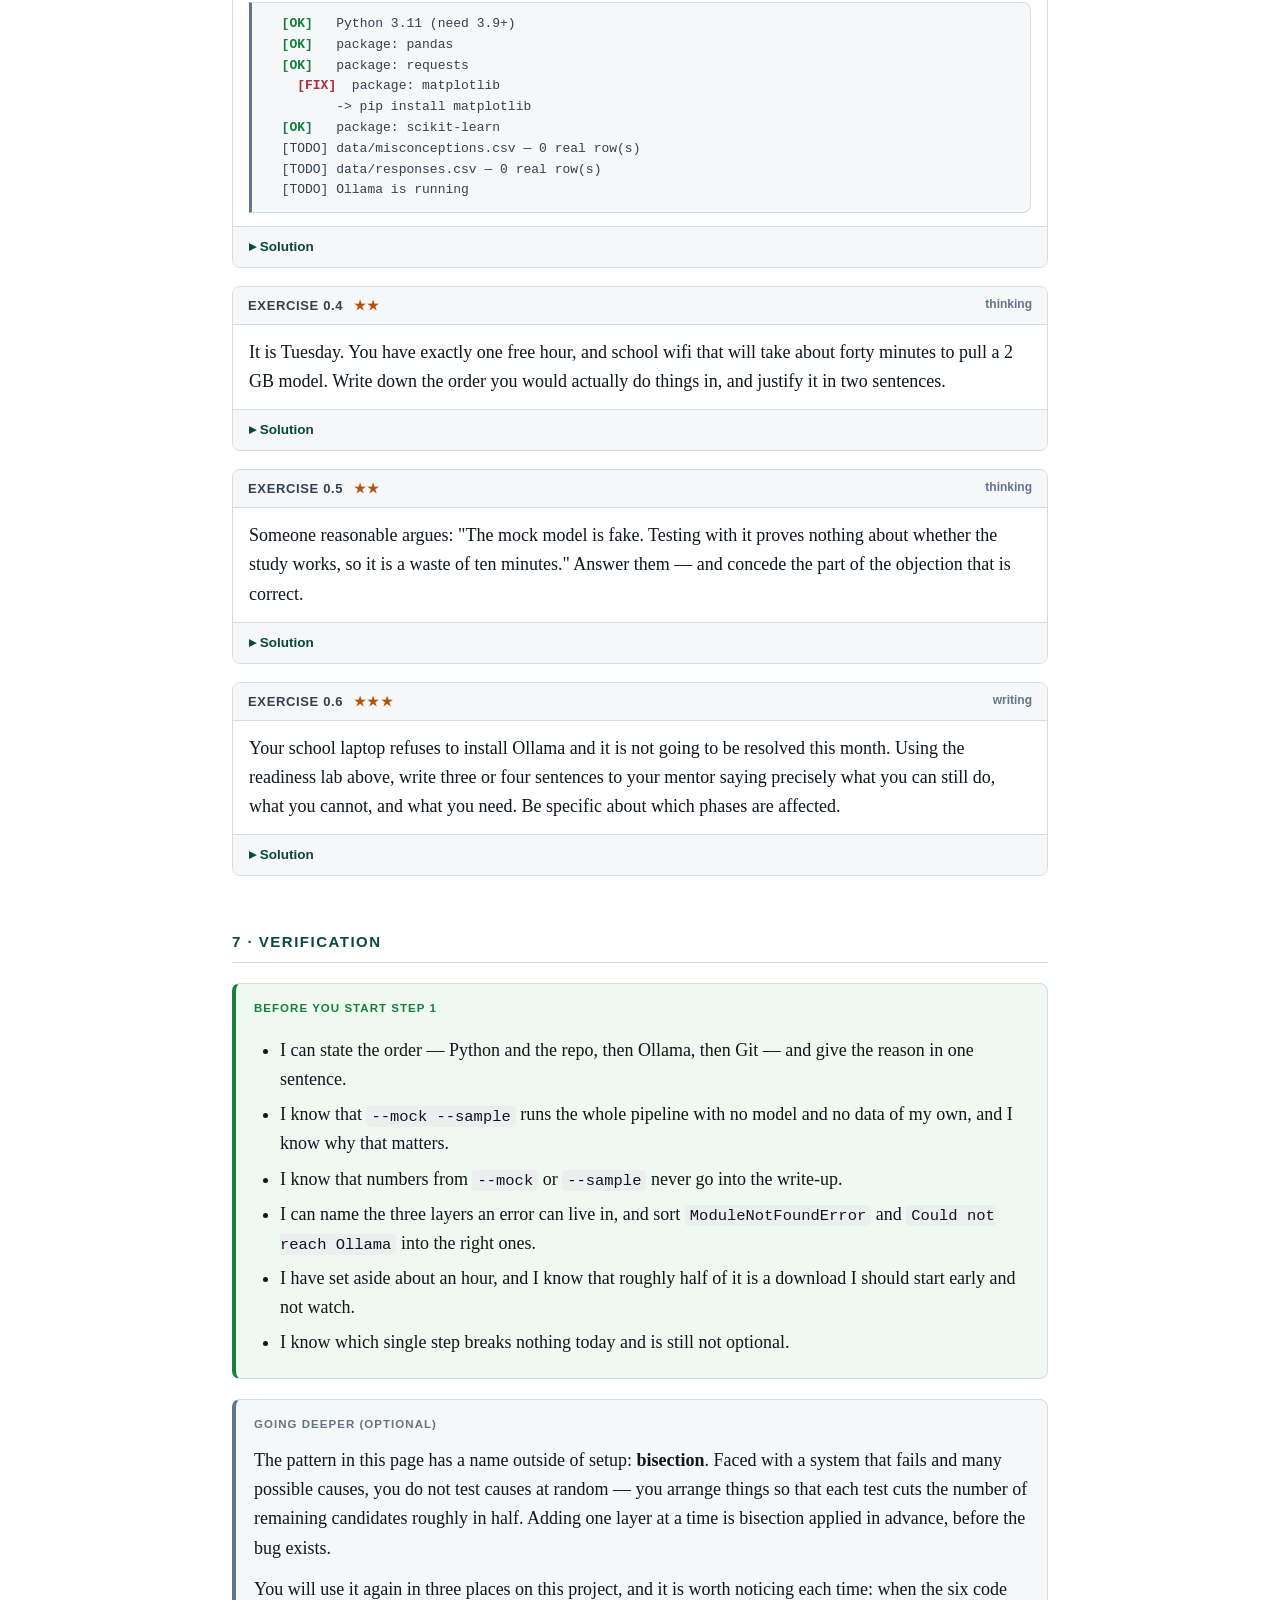
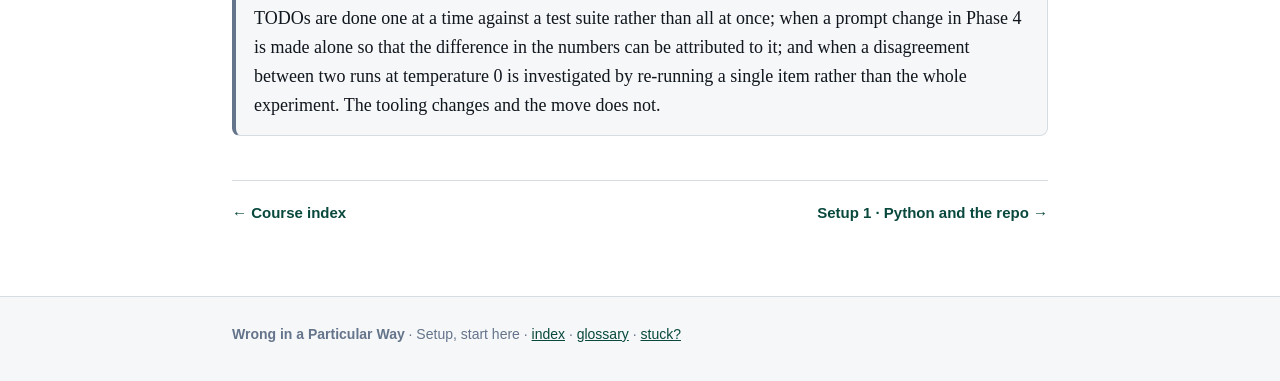
==== commit 038d65bd: "Add the pre-registered decoy condition and rewrite the Phase 3 gate The decoy (placebo) condition, p" ====
--- a/docs/setup/index.html
+++ b/docs/setup/index.html
@@ -233,7 +233,7 @@
 
 <div class="box python">
   <span class="lbl">The four commands that matter on this track</span>
-  <div class="cmd"><pre><span class="p">$ </span>cd path/to/SenSym-misconception-aware-llm/python
+  <div class="cmd"><pre><span class="p">$ </span>cd path/to/SenSym-Misconceptions-Detailed/python
 <span class="p">$ </span>python3 misconception/check_setup.py
 <span class="p">$ </span>python3 misconception/run_experiment.py --mock --sample
 <span class="p">$ </span>python3 misconception/analyze.py</pre></div>
